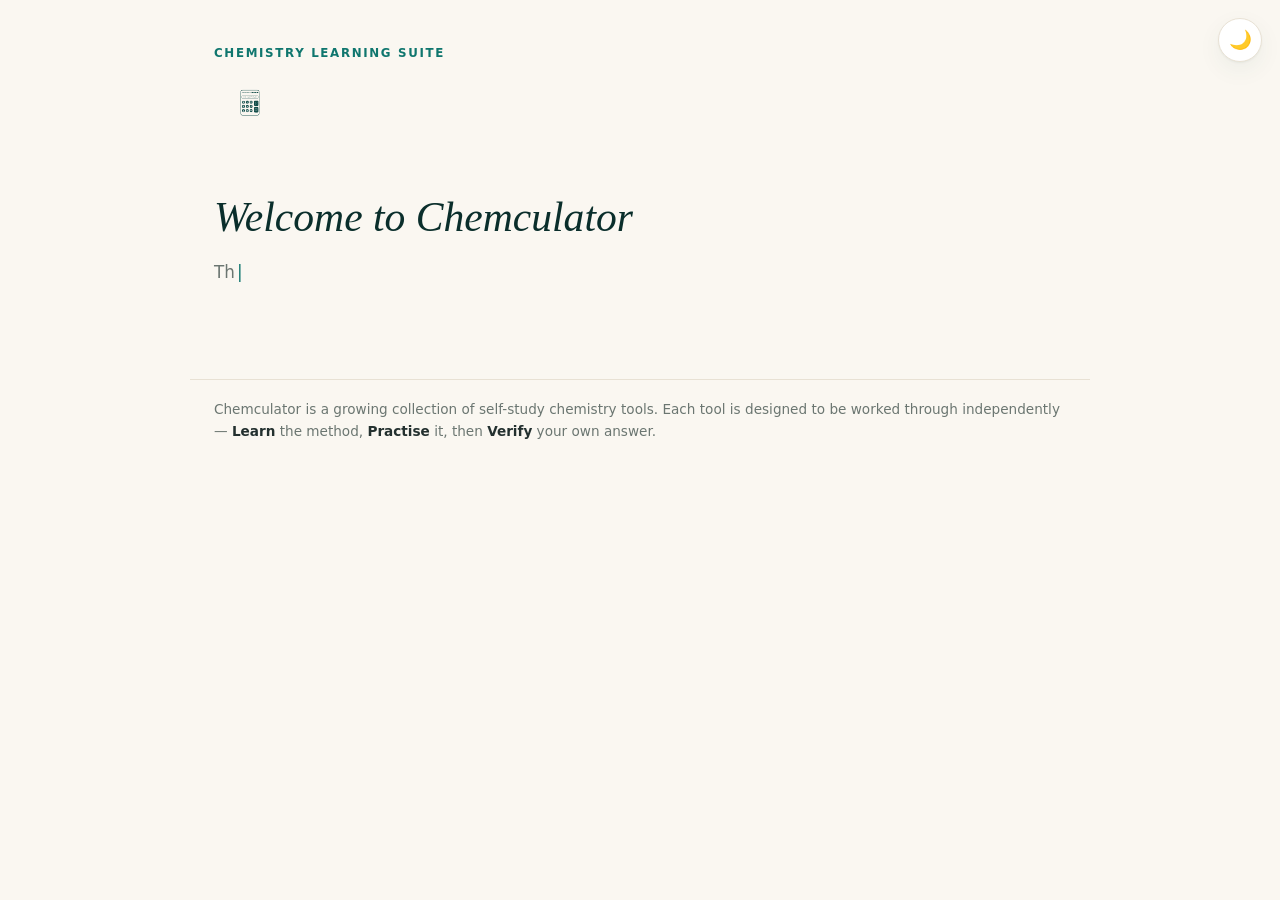
==== index.html @ f443c2a6 "Add files via upload Add welcome intro animation and theme-aware logo  Adds a typewriter welcome s" ====
<!DOCTYPE html>
<html lang="en">
<head>
<meta charset="UTF-8">
<meta name="viewport" content="width=device-width, initial-scale=1.0">
<title>Chemculator — Chemistry Learning Suite</title>
<meta name="description" content="Chemculator: a growing suite of interactive chemistry tools. Chemculate concentrations, limiting reactants, and more.">

<!-- Flash-free theme init: must run before first paint, before styles.css
     is even parsed, so returning visitors never see a light-mode flash
     before dark mode kicks in. Mirrors the pattern used in
     concentrationtrainer and stoichiomathics. -->
<script>
(function () {
  try {
    var saved = localStorage.getItem('theme');
    if (saved === 'dark') {
      document.documentElement.setAttribute('data-theme', 'dark');
    }
  } catch (e) { /* localStorage unavailable — fall back to light mode */ }
})();
</script>

<link rel="stylesheet" href="styles.css">
</head>
<body>

<button id="theme-toggle" class="theme-toggle" aria-label="Toggle dark mode" type="button">🌙</button>

<header class="site-header">
  <span class="eyebrow">Chemistry Learning Suite</span>
  <h1 class="site-title">
    <img src="logo-light.svg" alt="Chemculator" class="site-logo site-logo--light">
    <img src="logo-dark.svg" alt="Chemculator" class="site-logo site-logo--dark">
  </h1>
</header>

<main>
  <div id="intro" class="intro">
    <p class="intro-title" id="intro-title"></p>
    <p class="intro-subtitle" id="intro-subtitle"></p>
  </div>

  <div id="main-content" hidden>
    <p class="hero-lead anim-hero-in">Pick what you want to chemculate.</p>

    <div id="app-grid" class="choice-grid" aria-live="polite">
      <!-- Cards are rendered here by app.js from apps.json -->
      <p class="loading-note">Loading tools…</p>
    </div>
  </div>
</main>

<footer class="site-footer">
  Chemculator is a growing collection of self-study chemistry tools. Each tool
  is designed to be worked through independently — <b>Learn</b> the method,
  <b>Practise</b> it, then <b>Verify</b> your own answer.
</footer>

<script src="app.js"></script>
</body>
</html>
---- styles.css ----
/* =============================================================
   styles.css — Chemculator hub
   Built from the shared teal/amber/gold tokens common to both
   Concentration Trainer and Stoichiomathics, so the hub reads as
   a natural third member of the same design system rather than a
   separately-styled front door.
   ============================================================= */

:root {
  --teal-900: #134e4a;
  --teal-950: #0a2e2b;
  --teal-700: #0f766e;
  --teal-600: #0d9488;
  --teal-100: #cce9e5;
  --teal-50:  #eefaf8;

  --amber-600: #d97706;
  --amber-500: #f59e0b;
  --amber-100: #fdecc8;
  --gold: #b45309;

  --bg:    #faf7f1;
  --card:  #ffffff;
  --ink:   #23302f;
  --muted: #6b7671;
  --line:  #e8e1d4;

  --calc-bg:      #f6f2ea;
  --error-bg:     #fef2f2;
  --error-border: #fecaca;
  --error-text:   #b91c1c;

  --amber-panel-bg:     var(--amber-100);
  --amber-panel-border: var(--amber-500);
  --amber-panel-text:   #7c3a06;

  --shadow: 0 1px 2px rgba(19, 78, 74, .06), 0 8px 24px rgba(19, 78, 74, .06);
  --radius: 14px;

  --display: Georgia, "Times New Roman", serif;
  --body: system-ui, -apple-system, "Segoe UI", Roboto, sans-serif;
  --mono: "SFMono-Regular", ui-monospace, Menlo, Consolas, monospace;

  --ease-buttery: cubic-bezier(0.16, 1, 0.3, 1);

  color-scheme: light;
}

/* ---------- dark mode ---------- */
[data-theme="dark"] {
  --bg:    #0b1015;
  --card:  #131c24;
  --ink:   #e8eef4;
  --muted: #8a9aa8;
  --line:  #243240;

  --calc-bg:      #172230;
  --error-bg:     #2a1414;
  --error-border: #5a2a2a;
  --error-text:   #f4b4b4;

  --amber-panel-bg:     #2a230f;
  --amber-panel-border: #6b4a12;
  --amber-panel-text:   #f0c473;

  --teal-600: #2dd4bf;
  --teal-700: #2dd4bf;
  --teal-100: #2a6b63;

  --amber-500: #f5b942;
  --amber-600: #f5b942;
  --amber-100: #3a3220;
  --gold: #f5b942;

  --shadow: 0 18px 40px -20px rgba(0, 0, 0, .85);

  color-scheme: dark;
}

[data-theme="dark"] .site-title,
[data-theme="dark"] .choice-verb,
[data-theme="dark"] .hero-lead,
[data-theme="dark"] .intro-title { color: var(--ink); }
[data-theme="dark"] .btn--primary { color: #06231f; }
[data-theme="dark"] .back-link:hover { color: #7af2e4; }
[data-theme="dark"] .choice-card--teal { box-shadow: var(--shadow), 0 0 18px rgba(45, 212, 191, .28); }
[data-theme="dark"] .choice-card--teal:hover { box-shadow: 0 10px 30px rgba(19, 78, 74, .12), 0 0 32px rgba(45, 212, 191, .55); }
[data-theme="dark"] .choice-card--gold,
[data-theme="dark"] .choice-card--amber { box-shadow: var(--shadow), 0 0 18px rgba(245, 185, 66, .28); }
[data-theme="dark"] .choice-card--gold:hover,
[data-theme="dark"] .choice-card--amber:hover { box-shadow: 0 10px 30px rgba(19, 78, 74, .12), 0 0 32px rgba(245, 185, 66, .55); }

* { box-sizing: border-box; }

body {
  margin: 0;
  font-family: var(--body);
  color: var(--ink);
  background: var(--bg);
  line-height: 1.55;
  -webkit-font-smoothing: antialiased;
  transition: background .35s var(--ease-buttery), color .35s var(--ease-buttery);
}
[data-theme="dark"] body {
  background:
    radial-gradient(1200px 600px at 80% -10%, #14202b 0%, transparent 60%),
    radial-gradient(900px 500px at -10% 10%, #102219 0%, transparent 55%),
    var(--bg);
}

/* ---------- theme toggle ---------- */
.theme-toggle {
  position: fixed;
  top: 18px;
  right: 18px;
  z-index: 50;
  width: 44px;
  height: 44px;
  border-radius: 50%;
  border: 1px solid var(--line);
  background: var(--card);
  color: var(--ink);
  display: flex;
  align-items: center;
  justify-content: center;
  font-size: 1.15rem;
  line-height: 1;
  cursor: pointer;
  box-shadow: var(--shadow);
  transition: background .35s var(--ease-buttery), transform .2s var(--ease-buttery), box-shadow .3s var(--ease-buttery);
}
.theme-toggle:hover { transform: translateY(-2px); }
.theme-toggle:focus-visible { outline: 3px solid var(--amber-500); outline-offset: 2px; }

/* ---------- header / footer ---------- */
.site-header {
  max-width: 900px;
  margin: 0 auto;
  padding: 40px 24px 8px;
}
@media (max-width: 480px) { .site-header { padding-right: 64px; } }
.eyebrow {
  display: inline-block;
  font-size: .74rem;
  letter-spacing: .14em;
  text-transform: uppercase;
  color: var(--teal-700);
  font-weight: 600;
}
.site-title {
  font-family: var(--display);
  font-size: clamp(2.2rem, 7vw, 3.4rem);
  margin: 6px 0 0;
  color: var(--teal-900);
  letter-spacing: -.01em;
  display: flex;
  align-items: center;
}
.site-logo {
  display: block;
  height: 56px;
  width: auto;
}
.site-logo--dark { display: none; }
[data-theme="dark"] .site-logo--light { display: none; }
[data-theme="dark"] .site-logo--dark { display: block; }
.site-footer {
  max-width: 900px;
  margin: 56px auto 40px;
  padding: 0 24px;
  color: var(--muted);
  font-size: .85rem;
  line-height: 1.65;
  border-top: 1px solid var(--line);
  padding-top: 18px;
}
.site-footer b { color: var(--ink); }

main { max-width: 900px; margin: 0 auto; padding: 8px 24px 0; }

/* ---------- landing ---------- */
@keyframes fade { from { opacity: 0; transform: translateY(10px); } to { opacity: 1; transform: none; } }
@keyframes pan-in-right { from { opacity: 0; transform: translateX(56px); } to { opacity: 1; transform: none; } }
@keyframes grow-in { from { opacity: 0; transform: scale(.35); } to { opacity: 1; transform: scale(1); } }

.hero-lead {
  font-family: var(--display);
  font-size: clamp(1.8rem, 5.5vw, 2.6rem);
  color: var(--teal-950);
  margin: 28px 0 24px;
  font-style: italic;
}
.hero-lead.anim-hero-in { animation: pan-in-right .7s var(--ease-buttery) both; }

/* ---------- intro splash (typewriter welcome) ---------- */
[hidden] { display: none !important; }

.intro {
  min-height: 180px;
  display: flex;
  flex-direction: column;
  justify-content: center;
  padding: 12px 0 8px;
  transition: opacity .5s var(--ease-buttery), transform .5s var(--ease-buttery);
}
.intro.intro--fade-out { opacity: 0; transform: translateY(-10px); }

.intro-title {
  font-family: var(--display);
  font-size: clamp(1.8rem, 5.5vw, 2.6rem);
  color: var(--teal-950);
  margin: 0 0 10px;
  font-style: italic;
  min-height: 1.3em;
}
.intro-subtitle {
  font-family: var(--body);
  font-size: 1.05rem;
  color: var(--muted);
  margin: 0;
  min-height: 1.4em;
}
.typing-cursor::after {
  content: '|';
  margin-left: 2px;
  color: var(--teal-700);
  animation: blink-cursor .85s step-end infinite;
}
@keyframes blink-cursor { 0%, 100% { opacity: 1; } 50% { opacity: 0; } }

.loading-note { color: var(--muted); font-family: var(--display); font-style: italic; }

.choice-grid { display: grid; gap: 16px; grid-template-columns: repeat(2, 1fr); }
@media (max-width: 620px) { .choice-grid { grid-template-columns: 1fr; } }

.choice-card {
  text-align: left;
  text-decoration: none;
  cursor: pointer;
  border: 1px solid var(--teal-100);
  background: var(--card);
  border-radius: var(--radius);
  padding: 26px 24px;
  box-shadow: var(--shadow);
  display: flex; flex-direction: column; gap: 10px;
  transition: transform .3s var(--ease-buttery), box-shadow .3s var(--ease-buttery), border-color .3s var(--ease-buttery);
  border-left: 5px solid var(--teal-600);
  font-family: inherit;
  opacity: 0;
  animation: grow-in .55s var(--ease-buttery) both;
}
.choice-card--teal { border-left-color: var(--teal-600); border-color: var(--teal-100); }
.choice-card--gold,
.choice-card--amber { border-left-color: var(--gold); border-color: var(--amber-100); }
.choice-card:hover { transform: translateY(-3px); box-shadow: 0 10px 30px rgba(19, 78, 74, .12); }
.choice-card:active { transform: translateY(-1px) scale(.99); transition-duration: .12s; }

.choice-verb {
  font-family: var(--display);
  font-size: 1.4rem;
  color: var(--teal-900);
}
.choice-card--gold .choice-verb,
.choice-card--amber .choice-verb { color: var(--gold); }
.choice-desc { color: var(--muted); font-size: .95rem; font-family: var(--display); line-height: 1.5; }

.form-error {
  color: var(--error-text); font-size: .9rem;
  background: var(--error-bg); border: 1px solid var(--error-border);
  border-radius: 8px; padding: 10px 12px; grid-column: 1 / -1;
}

@media (prefers-reduced-motion: reduce) {
  *, .choice-card, .hero-lead, .intro, .typing-cursor::after { animation: none !important; transition: none !important; }
}
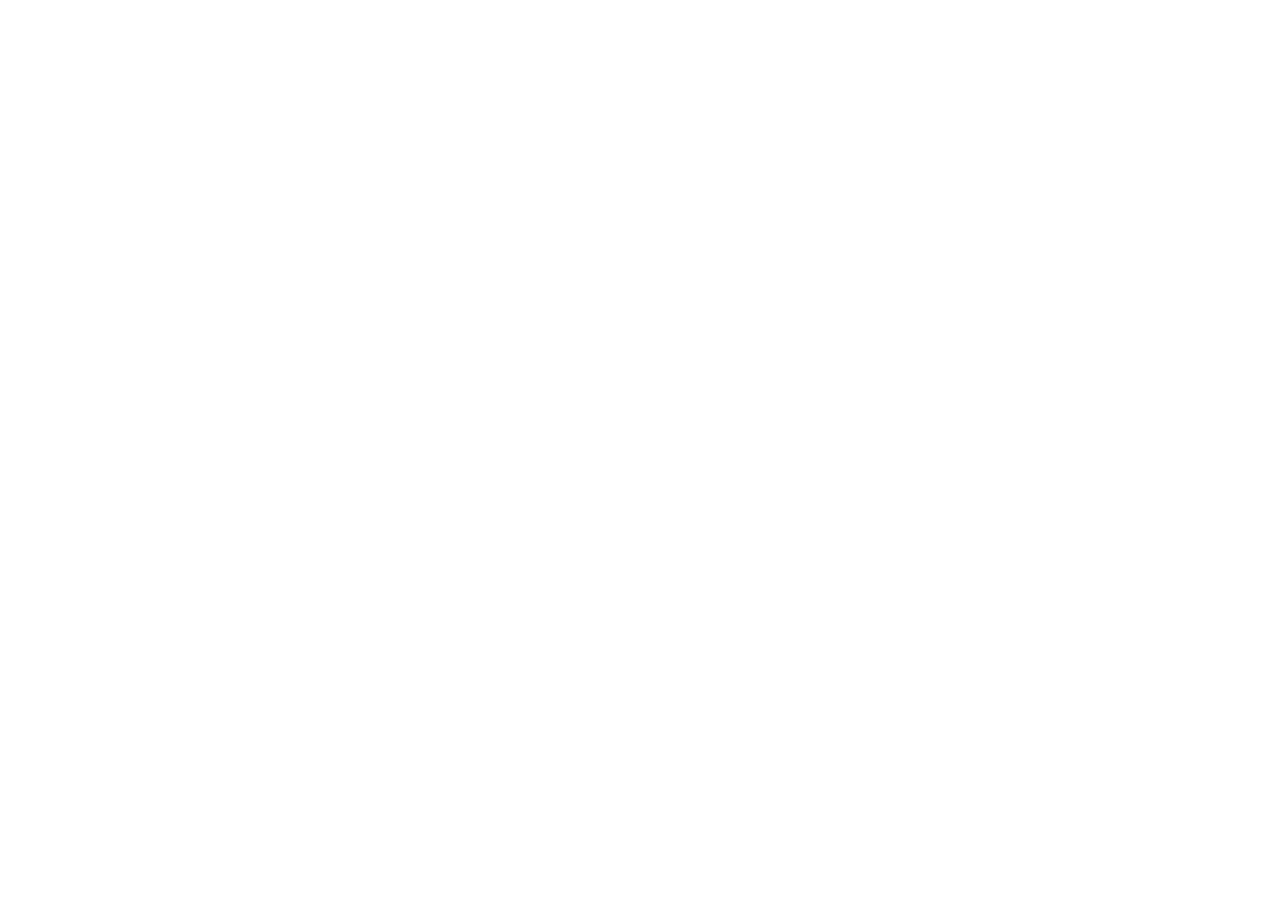
==== commit 453c82d3: "Update index.html Redirect hub to Netlify site  Replace index.html with a redirect page so visitor" ====
--- a/index.html
+++ b/index.html
@@ -2,61 +2,31 @@
 <html lang="en">
 <head>
 <meta charset="UTF-8">
-<meta name="viewport" content="width=device-width, initial-scale=1.0">
-<title>Chemculator — Chemistry Learning Suite</title>
-<meta name="description" content="Chemculator: a growing suite of interactive chemistry tools. Chemculate concentrations, limiting reactants, and more.">
-
-<!-- Flash-free theme init: must run before first paint, before styles.css
-     is even parsed, so returning visitors never see a light-mode flash
-     before dark mode kicks in. Mirrors the pattern used in
-     concentrationtrainer and stoichiomathics. -->
+<title>Redirecting…</title>
+<meta http-equiv="refresh" content="0; url=https://chemculator.netlify.app/">
+<link rel="canonical" href="https://chemculator.netlify.app/">
 <script>
-(function () {
-  try {
-    var saved = localStorage.getItem('theme');
-    if (saved === 'dark') {
-      document.documentElement.setAttribute('data-theme', 'dark');
-    }
-  } catch (e) { /* localStorage unavailable — fall back to light mode */ }
-})();
+  window.location.replace("https://chemculator.netlify.app/");
 </script>
-
-<link rel="stylesheet" href="styles.css">
+<style>
+  body {
+    font-family: system-ui, sans-serif;
+    display: flex;
+    align-items: center;
+    justify-content: center;
+    min-height: 100vh;
+    margin: 0;
+    background: #f7f5f0;
+    color: #1f2937;
+  }
+  .box { text-align: center; padding: 24px; }
+  a { color: #0d9488; font-weight: 600; }
+</style>
 </head>
 <body>
-
-<button id="theme-toggle" class="theme-toggle" aria-label="Toggle dark mode" type="button">🌙</button>
-
-<header class="site-header">
-  <span class="eyebrow">Chemistry Learning Suite</span>
-  <h1 class="site-title">
-    <img src="logo-light.svg" alt="Chemculator" class="site-logo site-logo--light">
-    <img src="logo-dark.svg" alt="Chemculator" class="site-logo site-logo--dark">
-  </h1>
-</header>
-
-<main>
-  <div id="intro" class="intro">
-    <p class="intro-title" id="intro-title"></p>
-    <p class="intro-subtitle" id="intro-subtitle"></p>
+  <div class="box">
+    <p>This page has moved.</p>
+    <p>Redirecting you to <a href="https://chemculator.netlify.app/">chemculator.netlify.app</a>…</p>
   </div>
-
-  <div id="main-content" hidden>
-    <p class="hero-lead anim-hero-in">Pick what you want to chemculate.</p>
-
-    <div id="app-grid" class="choice-grid" aria-live="polite">
-      <!-- Cards are rendered here by app.js from apps.json -->
-      <p class="loading-note">Loading tools…</p>
-    </div>
-  </div>
-</main>
-
-<footer class="site-footer">
-  Chemculator is a growing collection of self-study chemistry tools. Each tool
-  is designed to be worked through independently — <b>Learn</b> the method,
-  <b>Practise</b> it, then <b>Verify</b> your own answer.
-</footer>
-
-<script src="app.js"></script>
 </body>
 </html>
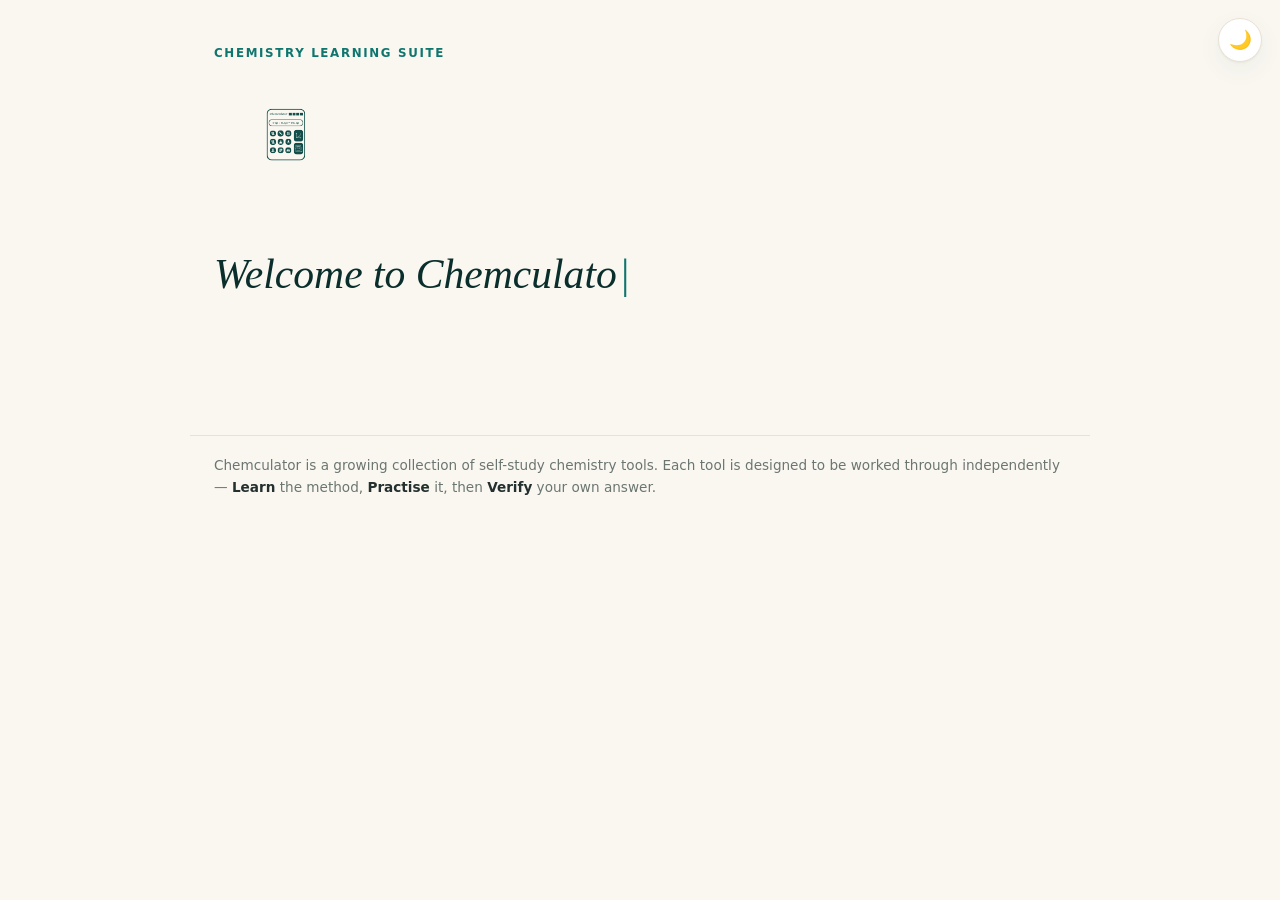
==== commit b73fb70c: "Update index.html Revert Netlify redirects, restore GitHub Pages routing  The hub, apps.json, and " ====
--- a/index.html
+++ b/index.html
@@ -2,31 +2,61 @@
 <html lang="en">
 <head>
 <meta charset="UTF-8">
-<title>Redirecting…</title>
-<meta http-equiv="refresh" content="0; url=https://chemculator.netlify.app/">
-<link rel="canonical" href="https://chemculator.netlify.app/">
+<meta name="viewport" content="width=device-width, initial-scale=1.0">
+<title>Chemculator — Chemistry Learning Suite</title>
+<meta name="description" content="Chemculator: a growing suite of interactive chemistry tools. Chemculate concentrations, limiting reactants, and more.">
+
+<!-- Flash-free theme init: must run before first paint, before styles.css
+     is even parsed, so returning visitors never see a light-mode flash
+     before dark mode kicks in. Mirrors the pattern used in
+     concentrationtrainer and stoichiomathics. -->
 <script>
-  window.location.replace("https://chemculator.netlify.app/");
+(function () {
+  try {
+    var saved = localStorage.getItem('theme');
+    if (saved === 'dark') {
+      document.documentElement.setAttribute('data-theme', 'dark');
+    }
+  } catch (e) { /* localStorage unavailable — fall back to light mode */ }
+})();
 </script>
-<style>
-  body {
-    font-family: system-ui, sans-serif;
-    display: flex;
-    align-items: center;
-    justify-content: center;
-    min-height: 100vh;
-    margin: 0;
-    background: #f7f5f0;
-    color: #1f2937;
-  }
-  .box { text-align: center; padding: 24px; }
-  a { color: #0d9488; font-weight: 600; }
-</style>
+
+<link rel="stylesheet" href="styles.css">
 </head>
 <body>
-  <div class="box">
-    <p>This page has moved.</p>
-    <p>Redirecting you to <a href="https://chemculator.netlify.app/">chemculator.netlify.app</a>…</p>
+
+<button id="theme-toggle" class="theme-toggle" aria-label="Toggle dark mode" type="button">🌙</button>
+
+<header class="site-header">
+  <span class="eyebrow">Chemistry Learning Suite</span>
+  <h1 class="site-title">
+    <img src="logo-light.svg" alt="Chemculator" class="site-logo site-logo--light">
+    <img src="logo-dark.svg" alt="Chemculator" class="site-logo site-logo--dark">
+  </h1>
+</header>
+
+<main>
+  <div id="intro" class="intro">
+    <p class="intro-title" id="intro-title"></p>
+    <p class="intro-subtitle" id="intro-subtitle"></p>
   </div>
+
+  <div id="main-content" hidden>
+    <p class="hero-lead anim-hero-in">Pick what you want to chemculate.</p>
+
+    <div id="app-grid" class="choice-grid" aria-live="polite">
+      <!-- Cards are rendered here by app.js from apps.json -->
+      <p class="loading-note">Loading tools…</p>
+    </div>
+  </div>
+</main>
+
+<footer class="site-footer">
+  Chemculator is a growing collection of self-study chemistry tools. Each tool
+  is designed to be worked through independently — <b>Learn</b> the method,
+  <b>Practise</b> it, then <b>Verify</b> your own answer.
+</footer>
+
+<script src="app.js"></script>
 </body>
 </html>
--- a/styles.css
+++ b/styles.css
@@ -0,0 +1,285 @@
+/* =============================================================
+   styles.css — Chemculator hub
+   Built from the shared teal/amber/gold tokens common to both
+   Concentration Trainer and Stoichiomathics, so the hub reads as
+   a natural third member of the same design system rather than a
+   separately-styled front door.
+   ============================================================= */
+
+:root {
+  --teal-900: #134e4a;
+  --teal-950: #0a2e2b;
+  --teal-700: #0f766e;
+  --teal-600: #0d9488;
+  --teal-100: #cce9e5;
+  --teal-50:  #eefaf8;
+
+  --amber-600: #d97706;
+  --amber-500: #f59e0b;
+  --amber-100: #fdecc8;
+  --gold: #b45309;
+
+  --lilac-600: #7c3aed;
+  --lilac-100: #ede9fe;
+
+  --bg:    #faf7f1;
+  --card:  #ffffff;
+  --ink:   #23302f;
+  --muted: #6b7671;
+  --line:  #e8e1d4;
+
+  --calc-bg:      #f6f2ea;
+  --error-bg:     #fef2f2;
+  --error-border: #fecaca;
+  --error-text:   #b91c1c;
+
+  --amber-panel-bg:     var(--amber-100);
+  --amber-panel-border: var(--amber-500);
+  --amber-panel-text:   #7c3a06;
+
+  --shadow: 0 1px 2px rgba(19, 78, 74, .06), 0 8px 24px rgba(19, 78, 74, .06);
+  --radius: 14px;
+
+  --display: Georgia, "Times New Roman", serif;
+  --body: system-ui, -apple-system, "Segoe UI", Roboto, sans-serif;
+  --mono: "SFMono-Regular", ui-monospace, Menlo, Consolas, monospace;
+
+  --ease-buttery: cubic-bezier(0.16, 1, 0.3, 1);
+
+  color-scheme: light;
+}
+
+/* ---------- dark mode ---------- */
+[data-theme="dark"] {
+  --bg:    #0b1015;
+  --card:  #131c24;
+  --ink:   #e8eef4;
+  --muted: #8a9aa8;
+  --line:  #243240;
+
+  --calc-bg:      #172230;
+  --error-bg:     #2a1414;
+  --error-border: #5a2a2a;
+  --error-text:   #f4b4b4;
+
+  --amber-panel-bg:     #2a230f;
+  --amber-panel-border: #6b4a12;
+  --amber-panel-text:   #f0c473;
+
+  --teal-600: #2dd4bf;
+  --teal-700: #2dd4bf;
+  --teal-100: #2a6b63;
+
+  --amber-500: #f5b942;
+  --amber-600: #f5b942;
+  --amber-100: #3a3220;
+  --gold: #f5b942;
+
+  --lilac-600: #a78bfa;
+  --lilac-100: #3b2e63;
+
+  --shadow: 0 18px 40px -20px rgba(0, 0, 0, .85);
+
+  color-scheme: dark;
+}
+
+[data-theme="dark"] .site-title,
+[data-theme="dark"] .choice-verb,
+[data-theme="dark"] .hero-lead,
+[data-theme="dark"] .intro-title { color: var(--ink); }
+[data-theme="dark"] .btn--primary { color: #06231f; }
+[data-theme="dark"] .back-link:hover { color: #7af2e4; }
+[data-theme="dark"] .choice-card--teal { box-shadow: var(--shadow), 0 0 18px rgba(45, 212, 191, .28); }
+[data-theme="dark"] .choice-card--teal:hover { box-shadow: 0 10px 30px rgba(19, 78, 74, .12), 0 0 32px rgba(45, 212, 191, .55); }
+[data-theme="dark"] .choice-card--gold,
+[data-theme="dark"] .choice-card--amber { box-shadow: var(--shadow), 0 0 18px rgba(245, 185, 66, .28); }
+[data-theme="dark"] .choice-card--gold:hover,
+[data-theme="dark"] .choice-card--amber:hover { box-shadow: 0 10px 30px rgba(19, 78, 74, .12), 0 0 32px rgba(245, 185, 66, .55); }
+[data-theme="dark"] .choice-card--lilac { box-shadow: var(--shadow), 0 0 18px rgba(167, 139, 250, .28); }
+[data-theme="dark"] .choice-card--lilac:hover { box-shadow: 0 10px 30px rgba(19, 78, 74, .12), 0 0 32px rgba(167, 139, 250, .6); }
+
+* { box-sizing: border-box; }
+
+body {
+  margin: 0;
+  font-family: var(--body);
+  color: var(--ink);
+  background: var(--bg);
+  line-height: 1.55;
+  -webkit-font-smoothing: antialiased;
+  transition: background .35s var(--ease-buttery), color .35s var(--ease-buttery);
+}
+[data-theme="dark"] body {
+  background:
+    radial-gradient(1200px 600px at 80% -10%, #14202b 0%, transparent 60%),
+    radial-gradient(900px 500px at -10% 10%, #102219 0%, transparent 55%),
+    var(--bg);
+}
+
+/* ---------- theme toggle ---------- */
+.theme-toggle {
+  position: fixed;
+  top: 18px;
+  right: 18px;
+  z-index: 50;
+  width: 44px;
+  height: 44px;
+  border-radius: 50%;
+  border: 1px solid var(--line);
+  background: var(--card);
+  color: var(--ink);
+  display: flex;
+  align-items: center;
+  justify-content: center;
+  font-size: 1.15rem;
+  line-height: 1;
+  cursor: pointer;
+  box-shadow: var(--shadow);
+  transition: background .35s var(--ease-buttery), transform .2s var(--ease-buttery), box-shadow .3s var(--ease-buttery);
+}
+.theme-toggle:hover { transform: translateY(-2px); }
+.theme-toggle:focus-visible { outline: 3px solid var(--amber-500); outline-offset: 2px; }
+
+/* ---------- header / footer ---------- */
+.site-header {
+  max-width: 900px;
+  margin: 0 auto;
+  padding: 40px 24px 8px;
+}
+@media (max-width: 480px) { .site-header { padding-right: 64px; } }
+.eyebrow {
+  display: inline-block;
+  font-size: .74rem;
+  letter-spacing: .14em;
+  text-transform: uppercase;
+  color: var(--teal-700);
+  font-weight: 600;
+}
+.site-title {
+  font-family: var(--display);
+  font-size: clamp(2.2rem, 7vw, 3.4rem);
+  margin: 6px 0 0;
+  color: var(--teal-900);
+  letter-spacing: -.01em;
+  display: flex;
+  align-items: center;
+}
+.site-logo {
+  display: block;
+  height: 112px;
+  width: auto;
+}
+.site-logo--dark { display: none; }
+[data-theme="dark"] .site-logo--light { display: none; }
+[data-theme="dark"] .site-logo--dark { display: block; }
+.site-footer {
+  max-width: 900px;
+  margin: 56px auto 40px;
+  padding: 0 24px;
+  color: var(--muted);
+  font-size: .85rem;
+  line-height: 1.65;
+  border-top: 1px solid var(--line);
+  padding-top: 18px;
+}
+.site-footer b { color: var(--ink); }
+
+main { max-width: 900px; margin: 0 auto; padding: 8px 24px 0; }
+
+/* ---------- landing ---------- */
+@keyframes fade { from { opacity: 0; transform: translateY(10px); } to { opacity: 1; transform: none; } }
+@keyframes pan-in-right { from { opacity: 0; transform: translateX(56px); } to { opacity: 1; transform: none; } }
+@keyframes grow-in { from { opacity: 0; transform: scale(.35); } to { opacity: 1; transform: scale(1); } }
+
+.hero-lead {
+  font-family: var(--display);
+  font-size: clamp(1.8rem, 5.5vw, 2.6rem);
+  color: var(--teal-950);
+  margin: 28px 0 24px;
+  font-style: italic;
+}
+.hero-lead.anim-hero-in { animation: pan-in-right .7s var(--ease-buttery) both; }
+
+/* ---------- intro splash (typewriter welcome) ---------- */
+[hidden] { display: none !important; }
+
+.intro {
+  min-height: 180px;
+  display: flex;
+  flex-direction: column;
+  justify-content: center;
+  padding: 12px 0 8px;
+  transition: opacity .5s var(--ease-buttery), transform .5s var(--ease-buttery);
+}
+.intro.intro--fade-out { opacity: 0; transform: translateY(-10px); }
+
+.intro-title {
+  font-family: var(--display);
+  font-size: clamp(1.8rem, 5.5vw, 2.6rem);
+  color: var(--teal-950);
+  margin: 0 0 10px;
+  font-style: italic;
+  min-height: 1.3em;
+}
+.intro-subtitle {
+  font-family: var(--body);
+  font-size: 1.05rem;
+  color: var(--muted);
+  margin: 0;
+  min-height: 1.4em;
+}
+.typing-cursor::after {
+  content: '|';
+  margin-left: 2px;
+  color: var(--teal-700);
+  animation: blink-cursor .85s step-end infinite;
+}
+@keyframes blink-cursor { 0%, 100% { opacity: 1; } 50% { opacity: 0; } }
+
+.loading-note { color: var(--muted); font-family: var(--display); font-style: italic; }
+
+.choice-grid { display: grid; gap: 16px; grid-template-columns: repeat(2, 1fr); }
+@media (max-width: 620px) { .choice-grid { grid-template-columns: 1fr; } }
+
+.choice-card {
+  text-align: left;
+  text-decoration: none;
+  cursor: pointer;
+  border: 1px solid var(--teal-100);
+  background: var(--card);
+  border-radius: var(--radius);
+  padding: 26px 24px;
+  box-shadow: var(--shadow);
+  display: flex; flex-direction: column; gap: 10px;
+  transition: transform .3s var(--ease-buttery), box-shadow .3s var(--ease-buttery), border-color .3s var(--ease-buttery);
+  border-left: 5px solid var(--teal-600);
+  font-family: inherit;
+  opacity: 0;
+  animation: grow-in .55s var(--ease-buttery) both;
+}
+.choice-card--teal { border-left-color: var(--teal-600); border-color: var(--teal-100); }
+.choice-card--gold,
+.choice-card--amber { border-left-color: var(--gold); border-color: var(--amber-100); }
+.choice-card--lilac { border-left-color: var(--lilac-600); border-color: var(--lilac-100); }
+.choice-card:hover { transform: translateY(-3px); box-shadow: 0 10px 30px rgba(19, 78, 74, .12); }
+.choice-card:active { transform: translateY(-1px) scale(.99); transition-duration: .12s; }
+
+.choice-verb {
+  font-family: var(--display);
+  font-size: 1.4rem;
+  color: var(--teal-900);
+}
+.choice-card--gold .choice-verb,
+.choice-card--amber .choice-verb { color: var(--gold); }
+.choice-card--lilac .choice-verb { color: var(--lilac-600); }
+.choice-desc { color: var(--muted); font-size: .95rem; font-family: var(--display); line-height: 1.5; }
+
+.form-error {
+  color: var(--error-text); font-size: .9rem;
+  background: var(--error-bg); border: 1px solid var(--error-border);
+  border-radius: 8px; padding: 10px 12px; grid-column: 1 / -1;
+}
+
+@media (prefers-reduced-motion: reduce) {
+  *, .choice-card, .hero-lead, .intro, .typing-cursor::after { animation: none !important; transition: none !important; }
+}
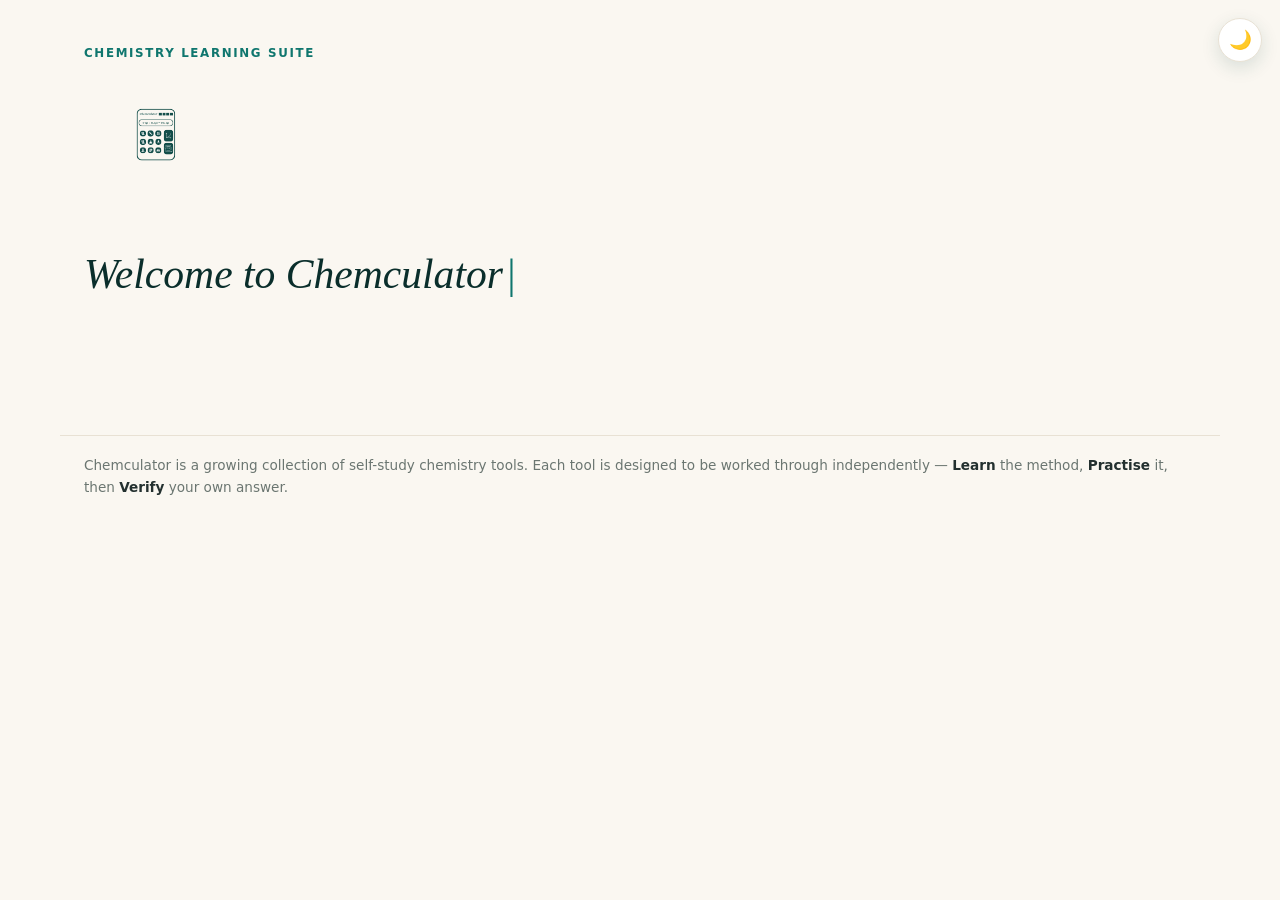
==== commit 8f1a08cf: "Restyle hub cards as flip-style signature cards with shared theme tokens Co-Authored-By: Claude Sonn" ====
--- a/index.html
+++ b/index.html
@@ -44,7 +44,7 @@
   <div id="main-content" hidden>
     <p class="hero-lead anim-hero-in">Pick what you want to chemculate.</p>
 
-    <div id="app-grid" class="choice-grid" aria-live="polite">
+    <div id="app-grid" class="sig-grid" aria-live="polite">
       <!-- Cards are rendered here by app.js from apps.json -->
       <p class="loading-note">Loading tools…</p>
     </div>
--- a/styles.css
+++ b/styles.css
@@ -1,9 +1,12 @@
 /* =============================================================
    styles.css — Chemculator hub
-   Built from the shared teal/amber/gold tokens common to both
-   Concentration Trainer and Stoichiomathics, so the hub reads as
-   a natural third member of the same design system rather than a
-   separately-styled front door.
+   Built from the shared Chemculator design spec (v1): the tokens,
+   shapes and "signature card" below are the contract that the hub
+   and both Chemulator simulators (emission, titration) share.
+   The signature card (.sig-card) is derived from the Uiverse card:
+   flat saturated fill, chunky 10px -> 15px radius, big soft shadow,
+   springy scale(1.2) on hover, and a bold front face that collapses
+   while a second face rotates in.
    ============================================================= */
 
 :root {
@@ -37,8 +40,23 @@
   --amber-panel-border: var(--amber-500);
   --amber-panel-text:   #7c3a06;
 
-  --shadow: 0 1px 2px rgba(19, 78, 74, .06), 0 8px 24px rgba(19, 78, 74, .06);
-  --radius: 14px;
+  --shadow: 0 6px 18px rgba(19, 78, 74, .14);
+  --radius: 14px;        /* panels / cards */
+  --radius-sm: 10px;     /* buttons / inputs */
+  --radius-pill: 999px;
+
+  /* focus ring: gold, 3px (see :focus-visible rules) */
+  --ring: var(--gold);
+
+  /* signature card (spec component A) */
+  --sig-radius: 10px;
+  --sig-radius-hover: 15px;
+  --sig-scale: 1.2;
+  --sig-dur: .4s;
+  --sig-spring: cubic-bezier(0.34, 1.56, 0.64, 1);   /* springy overshoot, transform only */
+  --sig-shadow-hover: 0 0 10px 5px rgba(0, 0, 0, .35);
+
+  --page-max: 1160px;    /* header / main / footer; wide enough for 5 cards in a row */
 
   --display: Georgia, "Times New Roman", serif;
   --body: system-ui, -apple-system, "Segoe UI", Roboto, sans-serif;
@@ -84,19 +102,8 @@
 }
 
 [data-theme="dark"] .site-title,
-[data-theme="dark"] .choice-verb,
 [data-theme="dark"] .hero-lead,
 [data-theme="dark"] .intro-title { color: var(--ink); }
-[data-theme="dark"] .btn--primary { color: #06231f; }
-[data-theme="dark"] .back-link:hover { color: #7af2e4; }
-[data-theme="dark"] .choice-card--teal { box-shadow: var(--shadow), 0 0 18px rgba(45, 212, 191, .28); }
-[data-theme="dark"] .choice-card--teal:hover { box-shadow: 0 10px 30px rgba(19, 78, 74, .12), 0 0 32px rgba(45, 212, 191, .55); }
-[data-theme="dark"] .choice-card--gold,
-[data-theme="dark"] .choice-card--amber { box-shadow: var(--shadow), 0 0 18px rgba(245, 185, 66, .28); }
-[data-theme="dark"] .choice-card--gold:hover,
-[data-theme="dark"] .choice-card--amber:hover { box-shadow: 0 10px 30px rgba(19, 78, 74, .12), 0 0 32px rgba(245, 185, 66, .55); }
-[data-theme="dark"] .choice-card--lilac { box-shadow: var(--shadow), 0 0 18px rgba(167, 139, 250, .28); }
-[data-theme="dark"] .choice-card--lilac:hover { box-shadow: 0 10px 30px rgba(19, 78, 74, .12), 0 0 32px rgba(167, 139, 250, .6); }
 
 * { box-sizing: border-box; }
 
@@ -114,6 +121,9 @@
     radial-gradient(1200px 600px at 80% -10%, #14202b 0%, transparent 60%),
     radial-gradient(900px 500px at -10% 10%, #102219 0%, transparent 55%),
     var(--bg);
+  /* short pages: don't tile the gradients below the content */
+  background-repeat: no-repeat;
+  background-attachment: fixed;
 }
 
 /* ---------- theme toggle ---------- */
@@ -138,11 +148,11 @@
   transition: background .35s var(--ease-buttery), transform .2s var(--ease-buttery), box-shadow .3s var(--ease-buttery);
 }
 .theme-toggle:hover { transform: translateY(-2px); }
-.theme-toggle:focus-visible { outline: 3px solid var(--amber-500); outline-offset: 2px; }
+.theme-toggle:focus-visible { outline: 3px solid var(--ring); outline-offset: 2px; }
 
 /* ---------- header / footer ---------- */
 .site-header {
-  max-width: 900px;
+  max-width: var(--page-max);
   margin: 0 auto;
   padding: 40px 24px 8px;
 }
@@ -173,7 +183,7 @@
 [data-theme="dark"] .site-logo--light { display: none; }
 [data-theme="dark"] .site-logo--dark { display: block; }
 .site-footer {
-  max-width: 900px;
+  max-width: var(--page-max);
   margin: 56px auto 40px;
   padding: 0 24px;
   color: var(--muted);
@@ -184,7 +194,7 @@
 }
 .site-footer b { color: var(--ink); }
 
-main { max-width: 900px; margin: 0 auto; padding: 8px 24px 0; }
+main { max-width: var(--page-max); margin: 0 auto; padding: 8px 24px 0; }
 
 /* ---------- landing ---------- */
 @keyframes fade { from { opacity: 0; transform: translateY(10px); } to { opacity: 1; transform: none; } }
@@ -238,48 +248,200 @@
 
 .loading-note { color: var(--muted); font-family: var(--display); font-style: italic; }
 
-.choice-grid { display: grid; gap: 16px; grid-template-columns: repeat(2, 1fr); }
-@media (max-width: 620px) { .choice-grid { grid-template-columns: 1fr; } }
-
-.choice-card {
+/* =============================================================
+   Signature card  (.sig-card > .sig-front + .sig-back)
+   Spec component A. Derived from the Uiverse card:
+     - flat saturated fill, 10px radius -> 15px on hover
+     - big soft shadow, hover lifts + scale(1.2), springy
+     - bold (900) front face fades and collapses while the back
+       face grows in, rotating from rotate(90deg) scale(-1) to 0
+   Accents: teal | gold | lilac (rest fill, hover fill, ink on fill).
+   Every ink/fill pair is >= 4.5:1 (checked, see --sig-ink-hover).
+   ============================================================= */
+
+/* grid: >= 28px gaps so a scale(1.2) card never touches a neighbour */
+.sig-grid {
+  display: grid;
+  grid-template-columns: repeat(auto-fit, minmax(190px, 1fr));
+  gap: 36px 32px;
+  padding: 14px 0 28px;
+}
+@media (max-width: 560px) { .sig-grid { gap: 16px; padding-top: 4px; } }
+
+/* ---- accents (tokens) ---- */
+.sig-card--teal  { --sig-rest: #67e1ff; --sig-hover: #6797ff; --sig-ink: #06232b; --sig-ink-hover: #06232b; --sig-glow: 43 184 217; }
+.sig-card--gold  { --sig-rest: #ffd36b; --sig-hover: #ff9f5a; --sig-ink: #2b1a02; --sig-ink-hover: #2b1a02; --sig-glow: 232 178 61; }
+.sig-card--lilac { --sig-rest: #c9b8ff; --sig-hover: #9d86ff; --sig-ink: #140a33; --sig-ink-hover: #140a33; --sig-glow: 142 120 224; }
+
+[data-theme="dark"] .sig-card--teal  { --sig-rest: #2bb8d9; --sig-hover: #4f7df0; --sig-ink: #06232b; --sig-ink-hover: #020c10; }
+[data-theme="dark"] .sig-card--gold  { --sig-rest: #e8b23d; --sig-hover: #e8843f; --sig-ink: #2b1a02; --sig-ink-hover: #2b1a02; }
+[data-theme="dark"] .sig-card--lilac { --sig-rest: #8e78e0; --sig-hover: #7058d6; --sig-ink: #140a33; --sig-ink-hover: #ffffff; }
+
+/* ---- base = static, fully readable layout (touch, narrow, reduced motion) ---- */
+.sig-card {
+  position: relative;
+  z-index: 0;
+  display: flex;
+  flex-direction: column;
+  justify-content: center;
+  gap: 10px;
+  padding: 22px 20px;
+  border-radius: var(--sig-radius);
+  background-color: var(--sig-rest);
+  color: var(--sig-ink);
+  box-shadow: var(--shadow);
   text-align: left;
   text-decoration: none;
   cursor: pointer;
-  border: 1px solid var(--teal-100);
-  background: var(--card);
-  border-radius: var(--radius);
-  padding: 26px 24px;
-  box-shadow: var(--shadow);
-  display: flex; flex-direction: column; gap: 10px;
-  transition: transform .3s var(--ease-buttery), box-shadow .3s var(--ease-buttery), border-color .3s var(--ease-buttery);
-  border-left: 5px solid var(--teal-600);
-  font-family: inherit;
-  opacity: 0;
-  animation: grow-in .55s var(--ease-buttery) both;
-}
-.choice-card--teal { border-left-color: var(--teal-600); border-color: var(--teal-100); }
-.choice-card--gold,
-.choice-card--amber { border-left-color: var(--gold); border-color: var(--amber-100); }
-.choice-card--lilac { border-left-color: var(--lilac-600); border-color: var(--lilac-100); }
-.choice-card:hover { transform: translateY(-3px); box-shadow: 0 10px 30px rgba(19, 78, 74, .12); }
-.choice-card:active { transform: translateY(-1px) scale(.99); transition-duration: .12s; }
-
-.choice-verb {
+  -webkit-tap-highlight-color: transparent;
+  transition: background-color var(--sig-dur) ease, color var(--sig-dur) ease,
+              border-radius var(--sig-dur) ease, box-shadow var(--sig-dur) ease,
+              transform var(--sig-dur) var(--sig-spring);
+  animation: grow-in .55s var(--ease-buttery) backwards;   /* backwards: release the transform afterwards so hover works */
+}
+[data-theme="dark"] .sig-card {
+  box-shadow: var(--shadow), 0 0 18px rgb(var(--sig-glow) / .28);
+}
+
+.sig-front,
+.sig-back { display: block; min-width: 0; }
+
+.sig-front {
   font-family: var(--display);
-  font-size: 1.4rem;
-  color: var(--teal-900);
-}
-.choice-card--gold .choice-verb,
-.choice-card--amber .choice-verb { color: var(--gold); }
-.choice-card--lilac .choice-verb { color: var(--lilac-600); }
-.choice-desc { color: var(--muted); font-size: .95rem; font-family: var(--display); line-height: 1.5; }
+  font-weight: 900;
+  font-size: 1.35rem;
+  line-height: 1.12;
+  letter-spacing: -.01em;
+  overflow-wrap: break-word;
+}
+.sig-back {
+  font-family: var(--body);
+  font-size: .95rem;
+  line-height: 1.4;
+  text-wrap: pretty;
+}
+
+.sig-card:focus-visible {
+  outline: 3px solid var(--ring);
+  outline-offset: 4px;
+  z-index: 5;
+  background-color: var(--sig-hover);
+  color: var(--sig-ink-hover);
+  border-radius: var(--sig-radius-hover);
+  box-shadow: var(--sig-shadow-hover);
+}
+[data-theme="dark"] .sig-card:focus-visible {
+  box-shadow: var(--shadow), var(--sig-shadow-hover), 0 0 32px rgb(var(--sig-glow) / .55);
+}
+
+@media (hover: hover) {
+  .sig-card:not(.sig-card--disabled):hover {
+    z-index: 5;
+    background-color: var(--sig-hover);
+    color: var(--sig-ink-hover);
+    border-radius: var(--sig-radius-hover);
+    box-shadow: var(--sig-shadow-hover);
+  }
+  [data-theme="dark"] .sig-card:not(.sig-card--disabled):hover {
+    box-shadow: var(--shadow), var(--sig-shadow-hover), 0 0 32px rgb(var(--sig-glow) / .55);
+  }
+}
+@media (prefers-reduced-motion: no-preference) {
+  .sig-card:not(.sig-card--disabled):active { transform: scale(.97); transition-duration: .12s; }
+}
+
+/* ---- coming soon: keeps the badge, shows both faces, never hoverable ---- */
+.sig-card--disabled {
+  cursor: not-allowed;
+  opacity: .55;
+  pointer-events: none;
+}
+.sig-badge {
+  align-self: flex-start;
+  margin-top: 4px;
+  font-family: var(--body);
+  font-size: .72rem;
+  font-weight: 700;
+  text-transform: uppercase;
+  letter-spacing: .06em;
+  color: var(--sig-rest);
+  background: var(--sig-ink);
+  border-radius: var(--radius-pill);
+  padding: 3px 10px;
+}
+
+/* =============================================================
+   Flip mode: real hover + a motion-OK user + room for 190px cards.
+   Anything else (touch, narrow phone, reduced motion) keeps the
+   static layout above, so the description is never hidden.
+   ============================================================= */
+@media (hover: hover) and (min-width: 561px) and (prefers-reduced-motion: no-preference) {
+  .sig-card:not(.sig-card--disabled) {
+    aspect-ratio: 3 / 4;                 /* ~190 x 254 like the Uiverse card */
+    display: grid;
+    grid-template-rows: 1fr 0fr;         /* front fills; back collapsed */
+    gap: 0;
+    padding: 0;
+    overflow: hidden;
+    container-type: inline-size;         /* faces size their text from the card width (cqw) */
+    transition: background-color var(--sig-dur) ease, color var(--sig-dur) ease,
+                border-radius var(--sig-dur) ease, box-shadow var(--sig-dur) ease,
+                grid-template-rows var(--sig-dur) ease,
+                transform var(--sig-dur) var(--sig-spring),
+                z-index 0s linear var(--sig-dur);          /* stay on top while shrinking back */
+  }
+
+  .sig-card:not(.sig-card--disabled) .sig-front,
+  .sig-card:not(.sig-card--disabled) .sig-back {
+    min-height: 0;
+    overflow: hidden;
+    display: flex;
+    align-items: center;
+    justify-content: center;
+    text-align: center;
+    border-radius: var(--sig-radius-hover);
+    padding-inline: 14px;
+    transition: opacity var(--sig-dur) ease, font-size var(--sig-dur) ease,
+                transform var(--sig-dur) ease, padding var(--sig-dur) ease;
+  }
+
+  .sig-card:not(.sig-card--disabled) .sig-front {
+    font-size: clamp(1.05rem, 10cqw, 1.8rem);
+    opacity: 1;
+  }
+  .sig-card:not(.sig-card--disabled) .sig-back {
+    font-size: 0;
+    opacity: 0;
+    padding-block: 0;
+    transform: rotate(90deg) scale(-1);
+  }
+
+  .sig-card:not(.sig-card--disabled):hover,
+  .sig-card:not(.sig-card--disabled):focus-visible {
+    grid-template-rows: 0fr 1fr;
+    transform: scale(var(--sig-scale));
+    z-index: 5;
+    transition-delay: 0s, 0s, 0s, 0s, 0s, 0s, 0s;
+  }
+  .sig-card:not(.sig-card--disabled):hover .sig-front,
+  .sig-card:not(.sig-card--disabled):focus-visible .sig-front {
+    opacity: 0;
+  }
+  .sig-card:not(.sig-card--disabled):hover .sig-back,
+  .sig-card:not(.sig-card--disabled):focus-visible .sig-back {
+    opacity: 1;
+    font-size: clamp(.92rem, 8cqw, 1.12rem);
+    padding-block: 12px;
+    transform: rotate(0deg) scale(1);
+  }
+}
 
 .form-error {
   color: var(--error-text); font-size: .9rem;
   background: var(--error-bg); border: 1px solid var(--error-border);
-  border-radius: 8px; padding: 10px 12px; grid-column: 1 / -1;
+  border-radius: var(--radius-sm); padding: 10px 12px; grid-column: 1 / -1;
 }
 
 @media (prefers-reduced-motion: reduce) {
-  *, .choice-card, .hero-lead, .intro, .typing-cursor::after { animation: none !important; transition: none !important; }
-}
+  *, .hero-lead, .intro, .typing-cursor::after { animation: none !important; transition: none !important; }
+}
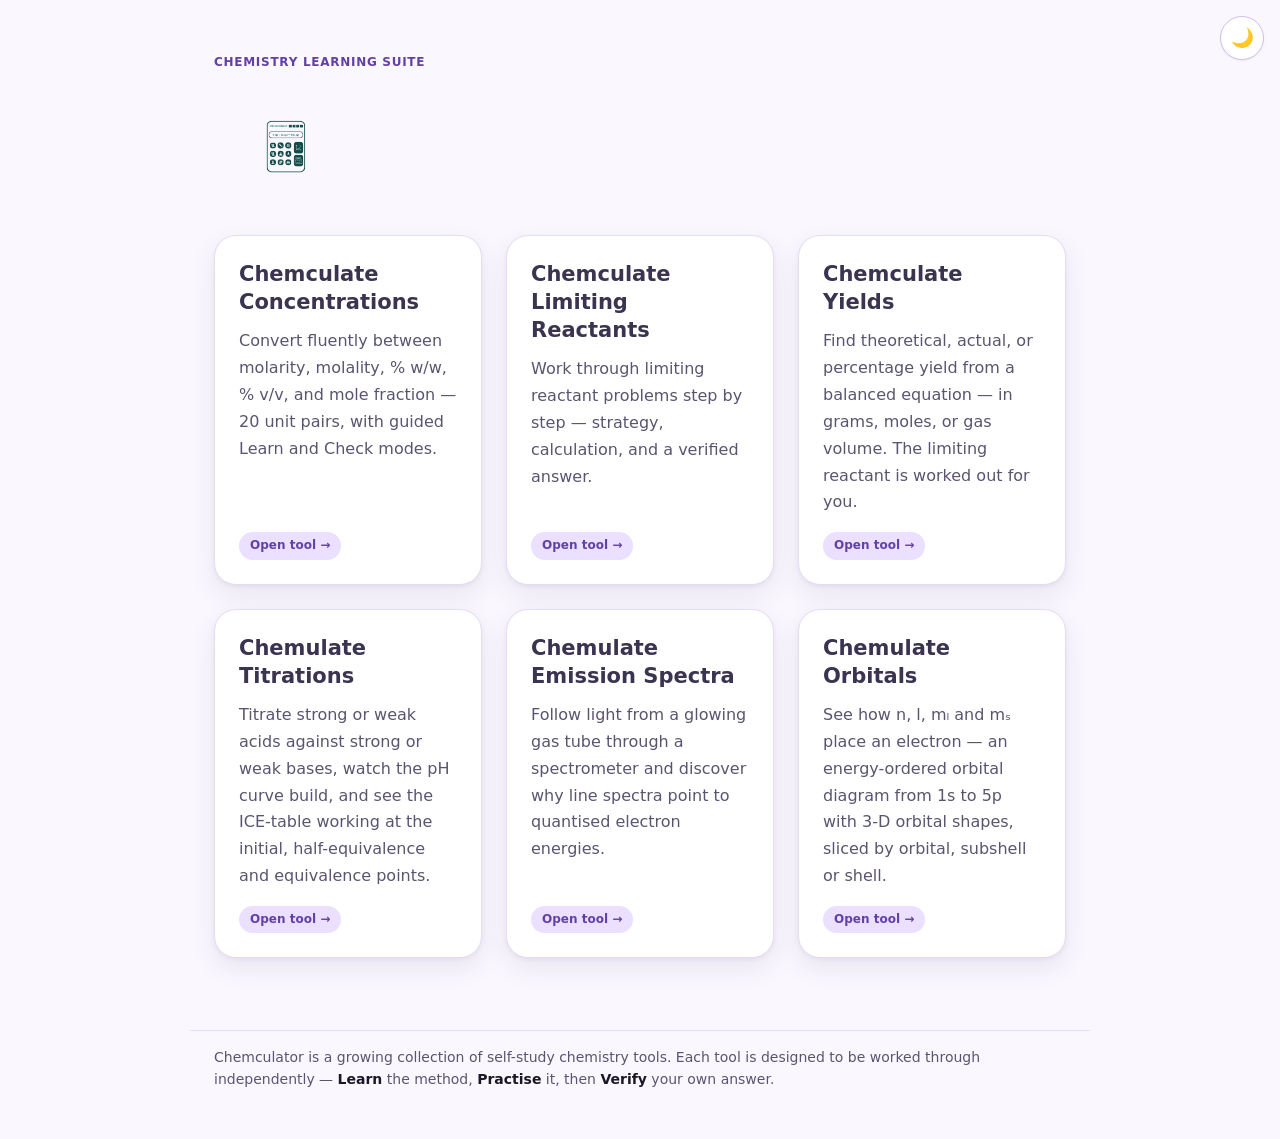
==== commit 410461a9: "Retheme landing page and yield calculator to Lavender + Willow Drop the welcome intro so app cards s" ====
--- a/index.html
+++ b/index.html
@@ -6,26 +6,17 @@
 <title>Chemculator — Chemistry Learning Suite</title>
 <meta name="description" content="Chemculator: a growing suite of interactive chemistry tools. Chemculate concentrations, limiting reactants, and more.">
 
-<!-- Flash-free theme init: must run before first paint, before styles.css
-     is even parsed, so returning visitors never see a light-mode flash
-     before dark mode kicks in. Mirrors the pattern used in
-     concentrationtrainer and stoichiomathics. -->
+<!-- Flash-free theme init (identical across the suite): runs before first paint. -->
 <script>
-(function () {
-  try {
-    var saved = localStorage.getItem('theme');
-    if (saved === 'dark') {
-      document.documentElement.setAttribute('data-theme', 'dark');
-    }
-  } catch (e) { /* localStorage unavailable — fall back to light mode */ }
-})();
+try{var s=localStorage.getItem('theme'); if(s==='dark'||s==='light') document.documentElement.setAttribute('data-theme', s);}catch(e){}
 </script>
 
+<link rel="stylesheet" href="design-system.css">
 <link rel="stylesheet" href="styles.css">
 </head>
 <body>
 
-<button id="theme-toggle" class="theme-toggle" aria-label="Toggle dark mode" type="button">🌙</button>
+<button id="theme-toggle" class="theme-toggle" aria-label="Switch to dark mode" type="button">🌙</button>
 
 <header class="site-header">
   <span class="eyebrow">Chemistry Learning Suite</span>
@@ -36,18 +27,8 @@
 </header>
 
 <main>
-  <div id="intro" class="intro">
-    <p class="intro-title" id="intro-title"></p>
-    <p class="intro-subtitle" id="intro-subtitle"></p>
-  </div>
-
-  <div id="main-content" hidden>
-    <p class="hero-lead anim-hero-in">Pick what you want to chemculate.</p>
-
-    <div id="app-grid" class="sig-grid" aria-live="polite">
-      <!-- Cards are rendered here by app.js from apps.json -->
-      <p class="loading-note">Loading tools…</p>
-    </div>
+  <div id="app-grid" class="card-grid" aria-live="polite">
+    <!-- Cards are rendered here by app.js (from apps.json, with an embedded fallback) -->
   </div>
 </main>
 
--- a/design-system.css
+++ b/design-system.css
@@ -0,0 +1,366 @@
+/* =============================================================
+   design-system.css — Lavender + Willow design system
+   Portable token layer. Two source palettes:
+     Lavender Veil → Lavender Purple  (primary / brand / interactive)
+     Frosted Mint  → Willow Green     (secondary / positive / confirm)
+
+   The five swatches in each source palette are all tints: none of
+   them reaches 4.5:1 against white, so they are used as SURFACES
+   and FILLS. Text and action colours are the derived 600–900 steps
+   below. Every pairing marked ✓ was checked against WCAG 2.1 AA.
+   ============================================================= */
+
+:root {
+  /* ---------- lavender ramp (50–400 are the source swatches) ---------- */
+  --lav-50:  #ebe0ff;  /* Lavender Veil     */
+  --lav-100: #dac7ff;  /* Periwinkle        */
+  --lav-200: #c7adff;  /* Mauve             */
+  --lav-300: #ac8bee;  /* Soft Periwinkle   */
+  --lav-400: #916dd5;  /* Lavender Purple   */
+  --lav-500: #7a52c4;  /* derived — smallest fill that holds white text ✓ 5.48 */
+  --lav-600: #6340a6;  /* derived — text / links on white ✓ 7.46 */
+  --lav-700: #4a2e7e;  /* derived — headings ✓ 10.59 */
+  --lav-900: #2e1b52;  /* derived — deep surface, dark-mode base */
+
+  /* ---------- willow ramp (50–400 are the source swatches) ---------- */
+  --grn-50:  #e4fde1;  /* Frosted Mint (light) */
+  --grn-100: #d5f5d2;  /* Frosted Mint        */
+  --grn-200: #c6edc3;  /* Tea Green           */
+  --grn-300: #a7dca5;  /* Celadon             */
+  --grn-400: #90cf8e;  /* Willow Green        */
+  --grn-500: #6fb86d;  /* derived — fill, pairs with ink not white */
+  --grn-600: #4f9a50;  /* derived — icons / large text only (3.46) */
+  --grn-700: #356e38;  /* derived — text & solid buttons ✓ 6.11 */
+  --grn-900: #1e3f22;  /* derived — deep surface */
+
+  /* ---------- neutrals (warmed toward lavender, not pure grey) ---------- */
+  --ink:   #1c1725;   /* body text ✓ 17.5 on white  */
+  --ink-2: #3b3450;   /* subheads ✓ 11.7            */
+  --muted: #5b5470;   /* secondary text ✓ 7.1       */
+  --faint: #8a7fa8;   /* placeholders, 3.7 — never body copy */
+  --line:  #e5dcf5;
+  --line-strong: #cdbfe8;
+
+  /* ---------- surfaces ---------- */
+  --bg:      #faf7ff;
+  --bg-tint: #f6f2ff;
+  --card:    #ffffff;
+  --card-2:  var(--lav-50);
+  --overlay: rgba(46, 27, 82, .48);
+
+  /* ---------- semantic roles ---------- */
+  --primary:        var(--lav-500);
+  --primary-hover:  var(--lav-600);
+  --primary-ink:    #ffffff;
+  --primary-soft:   var(--lav-50);
+  --primary-soft-ink: var(--lav-600);   /* ✓ 5.91 on --lav-50 */
+
+  --accent:         var(--grn-700);
+  --accent-hover:   var(--grn-900);
+  --accent-ink:     #ffffff;
+  --accent-soft:    var(--grn-50);
+  --accent-soft-ink: var(--grn-700);    /* ✓ 5.65 on --grn-50 */
+
+  --success:      var(--grn-700);
+  --success-soft: var(--grn-50);
+  --danger:       #b4304a;              /* ✓ 6.07 both directions */
+  --danger-soft:  #fdeef1;
+  --warn:         #b8721f;              /* fill only — pair with --ink, not white */
+  --warn-ink:     #7a4a0f;
+  --warn-soft:    #fdf3e3;
+
+  --focus-ring: 0 0 0 3px rgba(122, 82, 196, .38);
+
+  /* ---------- elevation: lavender-tinted, never neutral grey ---------- */
+  --shadow-1: 0 1px 2px rgba(46, 27, 82, .07);
+  --shadow-2: 0 2px 4px rgba(46, 27, 82, .06), 0 10px 28px rgba(46, 27, 82, .08);
+  --shadow-3: 0 8px 20px rgba(46, 27, 82, .10), 0 24px 60px rgba(46, 27, 82, .12);
+
+  /* ---------- shape ---------- */
+  --r-sm: 8px;
+  --r-md: 14px;
+  --r-lg: 22px;
+  --r-pill: 999px;
+
+  /* ---------- 4px spacing scale ---------- */
+  --sp-1: 4px;  --sp-2: 8px;  --sp-3: 12px; --sp-4: 16px;
+  --sp-5: 24px; --sp-6: 32px; --sp-7: 48px; --sp-8: 64px;
+
+  /* =============================================================
+     TYPE — professional, plainly readable, zero network dependency.
+
+     Three voices, no webfonts: the app must render identically on a
+     school machine with no connection. Softness comes from the letterform
+     itself, not a filter on top of it — so the stacks lead with genuinely
+     rounded, humanist-terminal system faces (Candara, Calibri, and on
+     Apple platforms the `ui-rounded` generic, which resolves to SF Pro
+     Rounded) before falling back to Segoe UI / the platform UI face,
+     where the same softening comes instead from lighter tracking, a
+     touch more line-height, and weights that never lean on 700 for
+     ordinary hierarchy.
+
+     Georgia was dropped: it is readable but reads bookish, and its
+     small numerals fight the calculation lines this app is built on.
+     ============================================================= */
+
+  /* headings and any type ≥ 20px — Candara's flared, calligraphic
+     strokes read considerably softer than Segoe UI's cut corners */
+  --font-display: Candara, "ui-rounded", "Segoe UI Variable Display",
+                  Calibri, "Segoe UI", -apple-system, system-ui, Roboto,
+                  "Helvetica Neue", Arial, sans-serif;
+  /* body, labels, controls — everything below 20px. Calibri's rounded
+     terminals and open apertures keep small text friendly, not clinical */
+  --font-body: Calibri, "ui-rounded", "Segoe UI Variable Text",
+               "Segoe UI", -apple-system, system-ui, Roboto,
+               "Helvetica Neue", Arial, sans-serif;
+  /* the second voice, and it earns its keep: quantities, units,
+     equations, anything that must align in a column. Consolas over
+     Cascadia here too — its curves are noticeably rounder */
+  --font-mono: Consolas, "Cascadia Mono", "SFMono-Regular", ui-monospace,
+               Menlo, "JetBrains Mono", monospace;
+
+  /* weights — one step apart, capped at 600: nothing needs 700 to read
+     as a heading once the letterform itself is doing the work */
+  --w-normal: 400;
+  --w-medium: 500;
+  --w-semi:   600;
+  --w-bold:   600;
+
+  /* line heights: a little looser throughout than a technical system
+     would use — tight leading is part of what reads "hard" */
+  --lh-display: 1.22;
+  --lh-heading: 1.34;
+  --lh-body:    1.68;   /* generous — this is a page students read slowly */
+  --lh-tight:   1.45;
+
+  /* measure: never let running text run wider than this */
+  --measure: 66ch;
+  --measure-narrow: 46ch;
+
+  /* scale — 1.0rem base, ~1.22 ratio, deliberately shallow so nothing
+     shouts and every step stays distinguishable */
+  --fs-display: clamp(1.875rem, 1.55rem + 1.5vw, 2.375rem);
+  --fs-h1:      clamp(1.5rem, 1.35rem + .75vw, 1.75rem);
+  --fs-h2:      1.3125rem;
+  --fs-h3:      1.0625rem;
+  --fs-body:    1rem;       /* 16px floor — never smaller for prose */
+  --fs-small:   0.875rem;
+  --fs-label:   0.75rem;
+  --fs-micro:   0.6875rem;  /* units and footnotes only, never sentences */
+
+  /* composed shorthands: font: var(--t-h2) */
+  --t-display: var(--w-semi) var(--fs-display)/var(--lh-display) var(--font-display);
+  --t-h1:      var(--w-semi) var(--fs-h1)/var(--lh-heading) var(--font-display);
+  --t-h2:      var(--w-semi) var(--fs-h2)/var(--lh-heading) var(--font-display);
+  --t-h3:      var(--w-semi) var(--fs-h3)/var(--lh-tight) var(--font-body);
+  --t-body:    var(--w-normal) var(--fs-body)/var(--lh-body) var(--font-body);
+  --t-body-strong: var(--w-semi) var(--fs-body)/var(--lh-body) var(--font-body);
+  --t-small:   var(--w-normal) var(--fs-small)/1.55 var(--font-body);
+  --t-label:   var(--w-bold) var(--fs-label)/var(--lh-tight) var(--font-body);
+  --t-mono:    var(--w-normal) var(--fs-small)/var(--lh-tight) var(--font-mono);
+  --t-quantity: var(--w-medium) var(--fs-body)/var(--lh-tight) var(--font-mono);
+
+  /* tracking: near-neutral, not tightened — negative tracking is what
+     makes a headline feel engineered instead of written */
+  --tr-display: -0.006em;
+  --tr-heading: 0em;
+  --tr-body:    0em;
+  --tr-label:   0.06em;   /* uppercase labels still need a little air */
+
+  --ease: cubic-bezier(0.16, 1, 0.3, 1);
+  --dur-fast: 120ms;
+  --dur: 220ms;
+  --dur-slow: 420ms;
+}
+
+/* =============================================================
+   dark mode — the ramps invert roles: tints become the ink,
+   the 900 step becomes the room. Same token names throughout.
+   ============================================================= */
+[data-theme="dark"] {
+  --ink:   #ebe0ff;   /* ✓ 14.8 on --bg */
+  --ink-2: #dac7ff;
+  --muted: #a79fc0;   /* ✓ 7.4 */
+  --faint: #7c7496;
+  --line:  #2a2140;
+  --line-strong: #3d3157;
+
+  --bg:      #151021;
+  --bg-tint: #1d1630;
+  --card:    #1d1630;
+  --card-2:  #2a2140;
+  --overlay: rgba(10, 6, 20, .66);
+
+  --primary:        var(--lav-300);
+  --primary-hover:  var(--lav-200);
+  --primary-ink:    #1c1725;          /* dark text on a light lavender fill */
+  --primary-soft:   #2a2140;
+  --primary-soft-ink: var(--lav-100); /* ✓ 9.8 */
+
+  --accent:         var(--grn-300);
+  --accent-hover:   var(--grn-200);
+  --accent-ink:     #10240f;
+  --accent-soft:    #1f3320;
+  --accent-soft-ink: var(--grn-200);
+
+  --success:      var(--grn-300);
+  --success-soft: #1f3320;
+  --danger:       #f0a3b0;
+  --danger-soft:  #3a1a22;
+  --warn:         #f0c274;
+  --warn-ink:     #f0c274;
+  --warn-soft:    #33260f;
+
+  --focus-ring: 0 0 0 3px rgba(172, 139, 238, .45);
+
+  --shadow-1: 0 1px 2px rgba(0, 0, 0, .5);
+  --shadow-2: 0 2px 4px rgba(0, 0, 0, .4), 0 10px 28px rgba(0, 0, 0, .45);
+  --shadow-3: 0 8px 20px rgba(0, 0, 0, .5), 0 24px 60px rgba(0, 0, 0, .55);
+}
+
+/* Follow the OS when no explicit choice has been stored. */
+@media (prefers-color-scheme: dark) {
+  :root:not([data-theme="light"]) {
+    color-scheme: dark;
+    --ink: #ebe0ff; --ink-2: #dac7ff; --muted: #a79fc0; --faint: #7c7496;
+    --line: #2a2140; --line-strong: #3d3157;
+    --bg: #151021; --bg-tint: #1d1630; --card: #1d1630; --card-2: #2a2140;
+    --overlay: rgba(10, 6, 20, .66);
+    --primary: var(--lav-300); --primary-hover: var(--lav-200);
+    --primary-ink: #1c1725; --primary-soft: #2a2140; --primary-soft-ink: var(--lav-100);
+    --accent: var(--grn-300); --accent-hover: var(--grn-200);
+    --accent-ink: #10240f; --accent-soft: #1f3320; --accent-soft-ink: var(--grn-200);
+    --success: var(--grn-300); --success-soft: #1f3320;
+    --danger: #f0a3b0; --danger-soft: #3a1a22;
+    --warn: #f0c274; --warn-ink: #f0c274; --warn-soft: #33260f;
+    --focus-ring: 0 0 0 3px rgba(172, 139, 238, .45);
+    --shadow-1: 0 1px 2px rgba(0,0,0,.5);
+    --shadow-2: 0 2px 4px rgba(0,0,0,.4), 0 10px 28px rgba(0,0,0,.45);
+    --shadow-3: 0 8px 20px rgba(0,0,0,.5), 0 24px 60px rgba(0,0,0,.55);
+  }
+}
+
+/* =============================================================
+   component primitives — thin, opt-in, all token-driven
+   ============================================================= */
+
+/* ---------- base type wiring ----------
+   These apply the tokens above so headings, running text, and
+   quantities look right by default, not only inside .ds-* wrappers. */
+h1, h2, h3, h4 { margin: 0; text-wrap: balance; color: var(--ink-2); }
+h1 { font: var(--t-display); letter-spacing: var(--tr-display); }
+h2 { font: var(--t-h1); letter-spacing: var(--tr-heading); }
+h3 { font: var(--t-h2); letter-spacing: var(--tr-heading); }
+h4 { font: var(--t-h3); }
+
+p, li { font: var(--t-body); color: var(--ink); max-width: var(--measure); }
+p.lede { font: var(--w-normal) 1.125rem/var(--lh-body) var(--font-body); color: var(--muted); }
+
+small, .ds-caption { font: var(--t-small); color: var(--muted); }
+
+.ds-eyebrow, .ds-label-inline {
+  font: var(--t-label);
+  text-transform: uppercase;
+  letter-spacing: var(--tr-label);
+  color: var(--muted);
+}
+
+/* quantities, units, calc lines — tabular figures so columns line up */
+.ds-quantity, code, kbd, samp {
+  font: var(--t-quantity);
+  font-variant-numeric: tabular-nums;
+}
+
+.ds-card {
+  background: var(--card);
+  border: 1px solid var(--line);
+  border-radius: var(--r-lg);
+  padding: var(--sp-5);
+  box-shadow: var(--shadow-2);
+}
+
+.ds-btn {
+  font: var(--t-small);
+  font-weight: 600;
+  display: inline-flex;
+  align-items: center;
+  gap: var(--sp-2);
+  padding: 10px 18px;
+  border-radius: var(--r-pill);
+  border: 1px solid transparent;
+  cursor: pointer;
+  transition: background var(--dur) var(--ease), transform var(--dur) var(--ease),
+              box-shadow var(--dur) var(--ease), color var(--dur) var(--ease);
+}
+.ds-btn:focus-visible { outline: none; box-shadow: var(--focus-ring); }
+.ds-btn:active { transform: translateY(1px); }
+.ds-btn[disabled] { opacity: .5; cursor: not-allowed; transform: none; }
+
+.ds-btn--primary   { background: var(--primary); color: var(--primary-ink); }
+.ds-btn--primary:hover:not([disabled])   { background: var(--primary-hover); }
+
+.ds-btn--accent    { background: var(--accent); color: var(--accent-ink); }
+.ds-btn--accent:hover:not([disabled])    { background: var(--accent-hover); }
+
+.ds-btn--soft      { background: var(--primary-soft); color: var(--primary-soft-ink); }
+.ds-btn--soft:hover:not([disabled])      { background: var(--lav-100); }
+
+.ds-btn--ghost     { background: transparent; color: var(--primary-soft-ink);
+                     border-color: var(--line-strong); }
+.ds-btn--ghost:hover:not([disabled])     { background: var(--bg-tint); }
+
+.ds-btn--danger    { background: var(--danger); color: #fff; }
+
+.ds-label {
+  font: var(--t-label);
+  font-weight: 700;
+  text-transform: uppercase;
+  letter-spacing: .08em;
+  color: var(--muted);
+}
+
+.ds-field {
+  font: var(--t-body);
+  width: 100%;
+  padding: 10px 14px;
+  color: var(--ink);
+  background: var(--card);
+  border: 1px solid var(--line-strong);
+  border-radius: var(--r-md);
+  transition: border-color var(--dur) var(--ease), box-shadow var(--dur) var(--ease);
+}
+.ds-field::placeholder { color: var(--faint); }
+.ds-field:focus { outline: none; border-color: var(--primary); box-shadow: var(--focus-ring); }
+.ds-field[aria-invalid="true"] { border-color: var(--danger); }
+
+.ds-chip {
+  font: var(--t-label);
+  font-weight: 600;
+  display: inline-flex;
+  align-items: center;
+  gap: 6px;
+  padding: 5px 11px;
+  border-radius: var(--r-pill);
+  background: var(--primary-soft);
+  color: var(--primary-soft-ink);
+}
+.ds-chip--accent  { background: var(--accent-soft); color: var(--accent-soft-ink); }
+.ds-chip--danger  { background: var(--danger-soft); color: var(--danger); }
+.ds-chip--warn    { background: var(--warn-soft);   color: var(--warn-ink); }
+
+/* Callouts get a 3px leading edge in the role colour — the one place
+   the saturated 400-step swatches carry meaning on their own. */
+.ds-note {
+  border-left: 3px solid var(--primary);
+  background: var(--primary-soft);
+  color: var(--ink);
+  border-radius: 0 var(--r-md) var(--r-md) 0;
+  padding: var(--sp-3) var(--sp-4);
+}
+.ds-note--accent { border-left-color: var(--accent); background: var(--accent-soft); }
+.ds-note--danger { border-left-color: var(--danger); background: var(--danger-soft); }
+.ds-note--warn   { border-left-color: var(--warn);   background: var(--warn-soft); }
+
+@media (prefers-reduced-motion: reduce) {
+  * { animation-duration: .01ms !important; transition-duration: .01ms !important; }
+}
--- a/styles.css
+++ b/styles.css
@@ -1,447 +1,140 @@
 /* =============================================================
-   styles.css — Chemculator hub
-   Built from the shared Chemculator design spec (v1): the tokens,
-   shapes and "signature card" below are the contract that the hub
-   and both Chemulator simulators (emission, titration) share.
-   The signature card (.sig-card) is derived from the Uiverse card:
-   flat saturated fill, chunky 10px -> 15px radius, big soft shadow,
-   springy scale(1.2) on hover, and a bold front face that collapses
-   while a second face rotates in.
+   styles.css - Chemculator hub
+   Maps the hub's components onto the Lavender + Willow tokens in
+   design-system.css (linked first). No colour values live here.
    ============================================================= */
-
-:root {
-  --teal-900: #134e4a;
-  --teal-950: #0a2e2b;
-  --teal-700: #0f766e;
-  --teal-600: #0d9488;
-  --teal-100: #cce9e5;
-  --teal-50:  #eefaf8;
-
-  --amber-600: #d97706;
-  --amber-500: #f59e0b;
-  --amber-100: #fdecc8;
-  --gold: #b45309;
-
-  --lilac-600: #7c3aed;
-  --lilac-100: #ede9fe;
-
-  --bg:    #faf7f1;
-  --card:  #ffffff;
-  --ink:   #23302f;
-  --muted: #6b7671;
-  --line:  #e8e1d4;
-
-  --calc-bg:      #f6f2ea;
-  --error-bg:     #fef2f2;
-  --error-border: #fecaca;
-  --error-text:   #b91c1c;
-
-  --amber-panel-bg:     var(--amber-100);
-  --amber-panel-border: var(--amber-500);
-  --amber-panel-text:   #7c3a06;
-
-  --shadow: 0 6px 18px rgba(19, 78, 74, .14);
-  --radius: 14px;        /* panels / cards */
-  --radius-sm: 10px;     /* buttons / inputs */
-  --radius-pill: 999px;
-
-  /* focus ring: gold, 3px (see :focus-visible rules) */
-  --ring: var(--gold);
-
-  /* signature card (spec component A) */
-  --sig-radius: 10px;
-  --sig-radius-hover: 15px;
-  --sig-scale: 1.2;
-  --sig-dur: .4s;
-  --sig-spring: cubic-bezier(0.34, 1.56, 0.64, 1);   /* springy overshoot, transform only */
-  --sig-shadow-hover: 0 0 10px 5px rgba(0, 0, 0, .35);
-
-  --page-max: 1160px;    /* header / main / footer; wide enough for 5 cards in a row */
-
-  --display: Georgia, "Times New Roman", serif;
-  --body: system-ui, -apple-system, "Segoe UI", Roboto, sans-serif;
-  --mono: "SFMono-Regular", ui-monospace, Menlo, Consolas, monospace;
-
-  --ease-buttery: cubic-bezier(0.16, 1, 0.3, 1);
-
-  color-scheme: light;
-}
-
-/* ---------- dark mode ---------- */
-[data-theme="dark"] {
-  --bg:    #0b1015;
-  --card:  #131c24;
-  --ink:   #e8eef4;
-  --muted: #8a9aa8;
-  --line:  #243240;
-
-  --calc-bg:      #172230;
-  --error-bg:     #2a1414;
-  --error-border: #5a2a2a;
-  --error-text:   #f4b4b4;
-
-  --amber-panel-bg:     #2a230f;
-  --amber-panel-border: #6b4a12;
-  --amber-panel-text:   #f0c473;
-
-  --teal-600: #2dd4bf;
-  --teal-700: #2dd4bf;
-  --teal-100: #2a6b63;
-
-  --amber-500: #f5b942;
-  --amber-600: #f5b942;
-  --amber-100: #3a3220;
-  --gold: #f5b942;
-
-  --lilac-600: #a78bfa;
-  --lilac-100: #3b2e63;
-
-  --shadow: 0 18px 40px -20px rgba(0, 0, 0, .85);
-
-  color-scheme: dark;
-}
-
-[data-theme="dark"] .site-title,
-[data-theme="dark"] .hero-lead,
-[data-theme="dark"] .intro-title { color: var(--ink); }
 
 * { box-sizing: border-box; }
 
+html { color-scheme: light; }
+:root[data-theme="dark"] { color-scheme: dark; }
+@media (prefers-color-scheme: dark) {
+  :root:not([data-theme="light"]) { color-scheme: dark; }
+}
+
 body {
   margin: 0;
-  font-family: var(--body);
+  font: var(--t-body);
   color: var(--ink);
   background: var(--bg);
-  line-height: 1.55;
   -webkit-font-smoothing: antialiased;
-  transition: background .35s var(--ease-buttery), color .35s var(--ease-buttery);
-}
-[data-theme="dark"] body {
-  background:
-    radial-gradient(1200px 600px at 80% -10%, #14202b 0%, transparent 60%),
-    radial-gradient(900px 500px at -10% 10%, #102219 0%, transparent 55%),
-    var(--bg);
-  /* short pages: don't tile the gradients below the content */
-  background-repeat: no-repeat;
-  background-attachment: fixed;
+  transition: background var(--dur) var(--ease), color var(--dur) var(--ease);
 }
 
-/* ---------- theme toggle ---------- */
+:focus-visible { outline: none; box-shadow: var(--focus-ring); }
+
+/* ---------------- theme toggle ---------------- */
 .theme-toggle {
   position: fixed;
-  top: 18px;
-  right: 18px;
+  top: var(--sp-4);
+  right: var(--sp-4);
   z-index: 50;
   width: 44px;
   height: 44px;
-  border-radius: 50%;
-  border: 1px solid var(--line);
-  background: var(--card);
-  color: var(--ink);
   display: flex;
   align-items: center;
   justify-content: center;
+  border-radius: var(--r-pill);
+  border: 1px solid var(--line-strong);
+  background: var(--card);
+  color: var(--ink);
   font-size: 1.15rem;
   line-height: 1;
   cursor: pointer;
-  box-shadow: var(--shadow);
-  transition: background .35s var(--ease-buttery), transform .2s var(--ease-buttery), box-shadow .3s var(--ease-buttery);
+  box-shadow: var(--shadow-1);
+  transition: background var(--dur) var(--ease), transform var(--dur) var(--ease),
+              box-shadow var(--dur) var(--ease), border-color var(--dur) var(--ease);
 }
-.theme-toggle:hover { transform: translateY(-2px); }
-.theme-toggle:focus-visible { outline: 3px solid var(--ring); outline-offset: 2px; }
+.theme-toggle:hover { background: var(--primary-soft); border-color: var(--primary); transform: translateY(-1px); }
+.theme-toggle:focus-visible { box-shadow: var(--focus-ring); }
 
-/* ---------- header / footer ---------- */
-.site-header {
-  max-width: var(--page-max);
-  margin: 0 auto;
-  padding: 40px 24px 8px;
-}
-@media (max-width: 480px) { .site-header { padding-right: 64px; } }
+/* ---------------- header / footer ---------------- */
+.site-header { max-width: 900px; margin: 0 auto; padding: var(--sp-7) var(--sp-5) var(--sp-2); }
 .eyebrow {
   display: inline-block;
-  font-size: .74rem;
-  letter-spacing: .14em;
+  font: var(--t-label);
   text-transform: uppercase;
-  color: var(--teal-700);
-  font-weight: 600;
+  letter-spacing: var(--tr-label);
+  color: var(--primary-soft-ink);
+  margin: 0;
 }
-.site-title {
-  font-family: var(--display);
-  font-size: clamp(2.2rem, 7vw, 3.4rem);
-  margin: 6px 0 0;
-  color: var(--teal-900);
-  letter-spacing: -.01em;
-  display: flex;
-  align-items: center;
+.site-title { margin: var(--sp-2) 0 0; display: flex; align-items: center; }
+.site-logo { display: block; height: 112px; max-width: 100%; width: auto; }
+.site-logo--dark { display: none; }
+:root[data-theme="dark"] .site-logo--light { display: none; }
+:root[data-theme="dark"] .site-logo--dark { display: block; }
+@media (prefers-color-scheme: dark) {
+  :root:not([data-theme="light"]) .site-logo--light { display: none; }
+  :root:not([data-theme="light"]) .site-logo--dark { display: block; }
 }
-.site-logo {
-  display: block;
-  height: 112px;
-  width: auto;
+
+main { max-width: 900px; margin: 0 auto; padding: var(--sp-5) var(--sp-5) 0; }
+
+.site-footer {
+  max-width: 900px;
+  margin: var(--sp-7) auto;
+  padding: var(--sp-4) var(--sp-5) 0;
+  color: var(--muted);
+  font: var(--t-small);
+  border-top: 1px solid var(--line);
 }
-.site-logo--dark { display: none; }
-[data-theme="dark"] .site-logo--light { display: none; }
-[data-theme="dark"] .site-logo--dark { display: block; }
-.site-footer {
-  max-width: var(--page-max);
-  margin: 56px auto 40px;
-  padding: 0 24px;
-  color: var(--muted);
-  font-size: .85rem;
-  line-height: 1.65;
-  border-top: 1px solid var(--line);
-  padding-top: 18px;
+.site-footer b { color: var(--ink); font-weight: var(--w-semi); }
+
+/* ---------------- app cards ---------------- */
+.card-grid {
+  display: grid;
+  grid-template-columns: repeat(auto-fit, minmax(240px, 1fr));
+  gap: var(--sp-5);
+  padding: var(--sp-2) 0 var(--sp-5);
 }
-.site-footer b { color: var(--ink); }
 
-main { max-width: var(--page-max); margin: 0 auto; padding: 8px 24px 0; }
-
-/* ---------- landing ---------- */
-@keyframes fade { from { opacity: 0; transform: translateY(10px); } to { opacity: 1; transform: none; } }
-@keyframes pan-in-right { from { opacity: 0; transform: translateX(56px); } to { opacity: 1; transform: none; } }
-@keyframes grow-in { from { opacity: 0; transform: scale(.35); } to { opacity: 1; transform: scale(1); } }
-
-.hero-lead {
-  font-family: var(--display);
-  font-size: clamp(1.8rem, 5.5vw, 2.6rem);
-  color: var(--teal-950);
-  margin: 28px 0 24px;
-  font-style: italic;
-}
-.hero-lead.anim-hero-in { animation: pan-in-right .7s var(--ease-buttery) both; }
-
-/* ---------- intro splash (typewriter welcome) ---------- */
-[hidden] { display: none !important; }
-
-.intro {
-  min-height: 180px;
+.app-card {
   display: flex;
   flex-direction: column;
-  justify-content: center;
-  padding: 12px 0 8px;
-  transition: opacity .5s var(--ease-buttery), transform .5s var(--ease-buttery);
-}
-.intro.intro--fade-out { opacity: 0; transform: translateY(-10px); }
-
-.intro-title {
-  font-family: var(--display);
-  font-size: clamp(1.8rem, 5.5vw, 2.6rem);
-  color: var(--teal-950);
-  margin: 0 0 10px;
-  font-style: italic;
-  min-height: 1.3em;
-}
-.intro-subtitle {
-  font-family: var(--body);
-  font-size: 1.05rem;
-  color: var(--muted);
-  margin: 0;
-  min-height: 1.4em;
-}
-.typing-cursor::after {
-  content: '|';
-  margin-left: 2px;
-  color: var(--teal-700);
-  animation: blink-cursor .85s step-end infinite;
-}
-@keyframes blink-cursor { 0%, 100% { opacity: 1; } 50% { opacity: 0; } }
-
-.loading-note { color: var(--muted); font-family: var(--display); font-style: italic; }
-
-/* =============================================================
-   Signature card  (.sig-card > .sig-front + .sig-back)
-   Spec component A. Derived from the Uiverse card:
-     - flat saturated fill, 10px radius -> 15px on hover
-     - big soft shadow, hover lifts + scale(1.2), springy
-     - bold (900) front face fades and collapses while the back
-       face grows in, rotating from rotate(90deg) scale(-1) to 0
-   Accents: teal | gold | lilac (rest fill, hover fill, ink on fill).
-   Every ink/fill pair is >= 4.5:1 (checked, see --sig-ink-hover).
-   ============================================================= */
-
-/* grid: >= 28px gaps so a scale(1.2) card never touches a neighbour */
-.sig-grid {
-  display: grid;
-  grid-template-columns: repeat(auto-fit, minmax(190px, 1fr));
-  gap: 36px 32px;
-  padding: 14px 0 28px;
-}
-@media (max-width: 560px) { .sig-grid { gap: 16px; padding-top: 4px; } }
-
-/* ---- accents (tokens) ---- */
-.sig-card--teal  { --sig-rest: #67e1ff; --sig-hover: #6797ff; --sig-ink: #06232b; --sig-ink-hover: #06232b; --sig-glow: 43 184 217; }
-.sig-card--gold  { --sig-rest: #ffd36b; --sig-hover: #ff9f5a; --sig-ink: #2b1a02; --sig-ink-hover: #2b1a02; --sig-glow: 232 178 61; }
-.sig-card--lilac { --sig-rest: #c9b8ff; --sig-hover: #9d86ff; --sig-ink: #140a33; --sig-ink-hover: #140a33; --sig-glow: 142 120 224; }
-
-[data-theme="dark"] .sig-card--teal  { --sig-rest: #2bb8d9; --sig-hover: #4f7df0; --sig-ink: #06232b; --sig-ink-hover: #020c10; }
-[data-theme="dark"] .sig-card--gold  { --sig-rest: #e8b23d; --sig-hover: #e8843f; --sig-ink: #2b1a02; --sig-ink-hover: #2b1a02; }
-[data-theme="dark"] .sig-card--lilac { --sig-rest: #8e78e0; --sig-hover: #7058d6; --sig-ink: #140a33; --sig-ink-hover: #ffffff; }
-
-/* ---- base = static, fully readable layout (touch, narrow, reduced motion) ---- */
-.sig-card {
-  position: relative;
-  z-index: 0;
-  display: flex;
-  flex-direction: column;
-  justify-content: center;
-  gap: 10px;
-  padding: 22px 20px;
-  border-radius: var(--sig-radius);
-  background-color: var(--sig-rest);
-  color: var(--sig-ink);
-  box-shadow: var(--shadow);
-  text-align: left;
+  align-items: flex-start;
+  gap: var(--sp-3);
+  min-width: 0;
+  padding: var(--sp-5);
+  background: var(--card);
+  color: var(--ink);
+  border: 1px solid var(--line);
+  border-radius: var(--r-lg);
+  box-shadow: var(--shadow-2);
   text-decoration: none;
   cursor: pointer;
-  -webkit-tap-highlight-color: transparent;
-  transition: background-color var(--sig-dur) ease, color var(--sig-dur) ease,
-              border-radius var(--sig-dur) ease, box-shadow var(--sig-dur) ease,
-              transform var(--sig-dur) var(--sig-spring);
-  animation: grow-in .55s var(--ease-buttery) backwards;   /* backwards: release the transform afterwards so hover works */
+  transition: transform var(--dur) var(--ease), box-shadow var(--dur) var(--ease),
+              border-color var(--dur) var(--ease), background var(--dur) var(--ease);
 }
-[data-theme="dark"] .sig-card {
-  box-shadow: var(--shadow), 0 0 18px rgb(var(--sig-glow) / .28);
+.app-card__title { font: var(--t-h2); letter-spacing: var(--tr-heading); color: var(--ink-2); }
+.app-card__desc { font: var(--t-body); color: var(--muted); flex: 1 1 auto; }
+.app-card__chip { margin-top: var(--sp-1); transition: background var(--dur) var(--ease), color var(--dur) var(--ease); }
+
+.app-card:hover,
+.app-card:focus-visible {
+  border-color: var(--primary);
+  box-shadow: var(--shadow-3);
+  transform: translateY(-3px);
 }
+.app-card:hover .app-card__chip,
+.app-card:focus-visible .app-card__chip { background: var(--primary-hover); color: var(--primary-ink); }
+.app-card:hover .app-card__title,
+.app-card:focus-visible .app-card__title { color: var(--primary-soft-ink); }
+.app-card:focus-visible { box-shadow: var(--focus-ring), var(--shadow-3); }
+.app-card:active { transform: translateY(0); box-shadow: var(--shadow-2); }
 
-.sig-front,
-.sig-back { display: block; min-width: 0; }
+.app-card--disabled { opacity: .6; cursor: not-allowed; pointer-events: none; background: var(--card-2); box-shadow: var(--shadow-1); }
 
-.sig-front {
-  font-family: var(--display);
-  font-weight: 900;
-  font-size: 1.35rem;
-  line-height: 1.12;
-  letter-spacing: -.01em;
-  overflow-wrap: break-word;
-}
-.sig-back {
-  font-family: var(--body);
-  font-size: .95rem;
-  line-height: 1.4;
-  text-wrap: pretty;
-}
+.ds-note { grid-column: 1 / -1; margin: 0; }
 
-.sig-card:focus-visible {
-  outline: 3px solid var(--ring);
-  outline-offset: 4px;
-  z-index: 5;
-  background-color: var(--sig-hover);
-  color: var(--sig-ink-hover);
-  border-radius: var(--sig-radius-hover);
-  box-shadow: var(--sig-shadow-hover);
-}
-[data-theme="dark"] .sig-card:focus-visible {
-  box-shadow: var(--shadow), var(--sig-shadow-hover), 0 0 32px rgb(var(--sig-glow) / .55);
-}
-
-@media (hover: hover) {
-  .sig-card:not(.sig-card--disabled):hover {
-    z-index: 5;
-    background-color: var(--sig-hover);
-    color: var(--sig-ink-hover);
-    border-radius: var(--sig-radius-hover);
-    box-shadow: var(--sig-shadow-hover);
-  }
-  [data-theme="dark"] .sig-card:not(.sig-card--disabled):hover {
-    box-shadow: var(--shadow), var(--sig-shadow-hover), 0 0 32px rgb(var(--sig-glow) / .55);
-  }
-}
-@media (prefers-reduced-motion: no-preference) {
-  .sig-card:not(.sig-card--disabled):active { transform: scale(.97); transition-duration: .12s; }
-}
-
-/* ---- coming soon: keeps the badge, shows both faces, never hoverable ---- */
-.sig-card--disabled {
-  cursor: not-allowed;
-  opacity: .55;
-  pointer-events: none;
-}
-.sig-badge {
-  align-self: flex-start;
-  margin-top: 4px;
-  font-family: var(--body);
-  font-size: .72rem;
-  font-weight: 700;
-  text-transform: uppercase;
-  letter-spacing: .06em;
-  color: var(--sig-rest);
-  background: var(--sig-ink);
-  border-radius: var(--radius-pill);
-  padding: 3px 10px;
-}
-
-/* =============================================================
-   Flip mode: real hover + a motion-OK user + room for 190px cards.
-   Anything else (touch, narrow phone, reduced motion) keeps the
-   static layout above, so the description is never hidden.
-   ============================================================= */
-@media (hover: hover) and (min-width: 561px) and (prefers-reduced-motion: no-preference) {
-  .sig-card:not(.sig-card--disabled) {
-    aspect-ratio: 3 / 4;                 /* ~190 x 254 like the Uiverse card */
-    display: grid;
-    grid-template-rows: 1fr 0fr;         /* front fills; back collapsed */
-    gap: 0;
-    padding: 0;
-    overflow: hidden;
-    container-type: inline-size;         /* faces size their text from the card width (cqw) */
-    transition: background-color var(--sig-dur) ease, color var(--sig-dur) ease,
-                border-radius var(--sig-dur) ease, box-shadow var(--sig-dur) ease,
-                grid-template-rows var(--sig-dur) ease,
-                transform var(--sig-dur) var(--sig-spring),
-                z-index 0s linear var(--sig-dur);          /* stay on top while shrinking back */
-  }
-
-  .sig-card:not(.sig-card--disabled) .sig-front,
-  .sig-card:not(.sig-card--disabled) .sig-back {
-    min-height: 0;
-    overflow: hidden;
-    display: flex;
-    align-items: center;
-    justify-content: center;
-    text-align: center;
-    border-radius: var(--sig-radius-hover);
-    padding-inline: 14px;
-    transition: opacity var(--sig-dur) ease, font-size var(--sig-dur) ease,
-                transform var(--sig-dur) ease, padding var(--sig-dur) ease;
-  }
-
-  .sig-card:not(.sig-card--disabled) .sig-front {
-    font-size: clamp(1.05rem, 10cqw, 1.8rem);
-    opacity: 1;
-  }
-  .sig-card:not(.sig-card--disabled) .sig-back {
-    font-size: 0;
-    opacity: 0;
-    padding-block: 0;
-    transform: rotate(90deg) scale(-1);
-  }
-
-  .sig-card:not(.sig-card--disabled):hover,
-  .sig-card:not(.sig-card--disabled):focus-visible {
-    grid-template-rows: 0fr 1fr;
-    transform: scale(var(--sig-scale));
-    z-index: 5;
-    transition-delay: 0s, 0s, 0s, 0s, 0s, 0s, 0s;
-  }
-  .sig-card:not(.sig-card--disabled):hover .sig-front,
-  .sig-card:not(.sig-card--disabled):focus-visible .sig-front {
-    opacity: 0;
-  }
-  .sig-card:not(.sig-card--disabled):hover .sig-back,
-  .sig-card:not(.sig-card--disabled):focus-visible .sig-back {
-    opacity: 1;
-    font-size: clamp(.92rem, 8cqw, 1.12rem);
-    padding-block: 12px;
-    transform: rotate(0deg) scale(1);
-  }
-}
-
-.form-error {
-  color: var(--error-text); font-size: .9rem;
-  background: var(--error-bg); border: 1px solid var(--error-border);
-  border-radius: var(--radius-sm); padding: 10px 12px; grid-column: 1 / -1;
+@media (max-width: 1040px) { .site-header { padding-right: 84px; } }
+@media (max-width: 600px) {
+  .site-header { padding: var(--sp-6) var(--sp-4) var(--sp-2); padding-right: 72px; }
+  .site-logo { height: 88px; }
+  main { padding: var(--sp-4) var(--sp-4) 0; }
+  .site-footer { padding: var(--sp-4) var(--sp-4) 0; }
 }
 
 @media (prefers-reduced-motion: reduce) {
-  *, .hero-lead, .intro, .typing-cursor::after { animation: none !important; transition: none !important; }
+  .app-card, .theme-toggle, body { transition: none !important; }
+  .app-card:hover, .app-card:focus-visible, .theme-toggle:hover { transform: none !important; }
 }
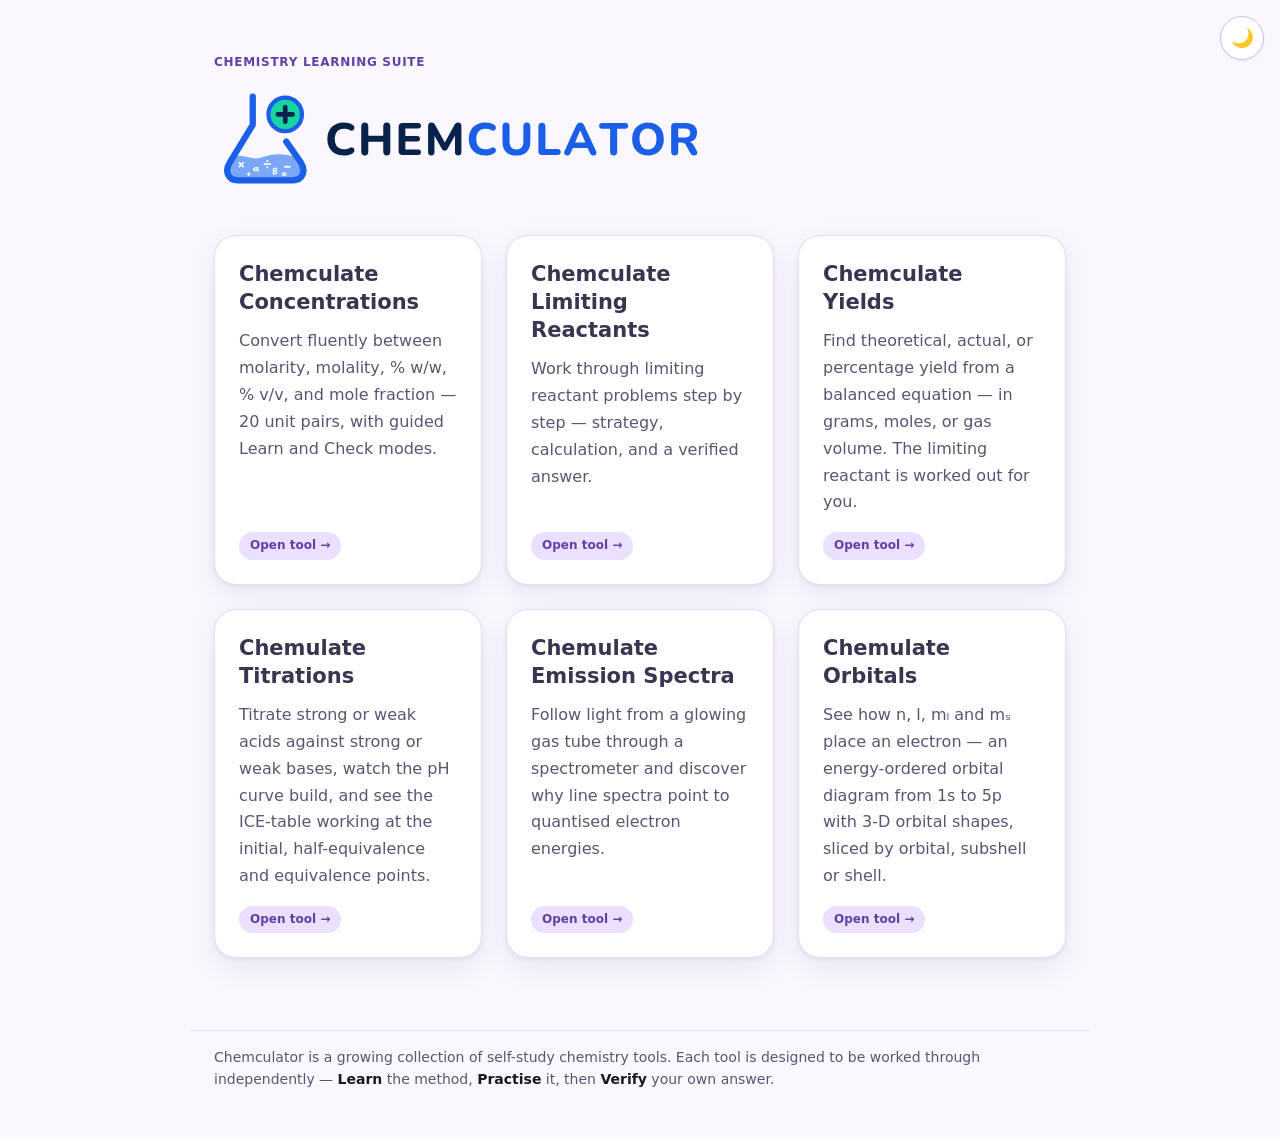
==== commit 96bdc4f3: "Add Chemculator logo, favicons and header mark Replace the hub logos with the new horizontal lockups" ====
--- a/index.html
+++ b/index.html
@@ -4,6 +4,9 @@
 <meta charset="UTF-8">
 <meta name="viewport" content="width=device-width, initial-scale=1.0">
 <title>Chemculator — Chemistry Learning Suite</title>
+<link rel="icon" href="brand/favicon.ico" sizes="48x48">
+<link rel="icon" href="brand/favicon.svg" type="image/svg+xml">
+<link rel="apple-touch-icon" href="brand/apple-touch-icon.png">
 <meta name="description" content="Chemculator: a growing suite of interactive chemistry tools. Chemculate concentrations, limiting reactants, and more.">
 
 <!-- Flash-free theme init (identical across the suite): runs before first paint. -->
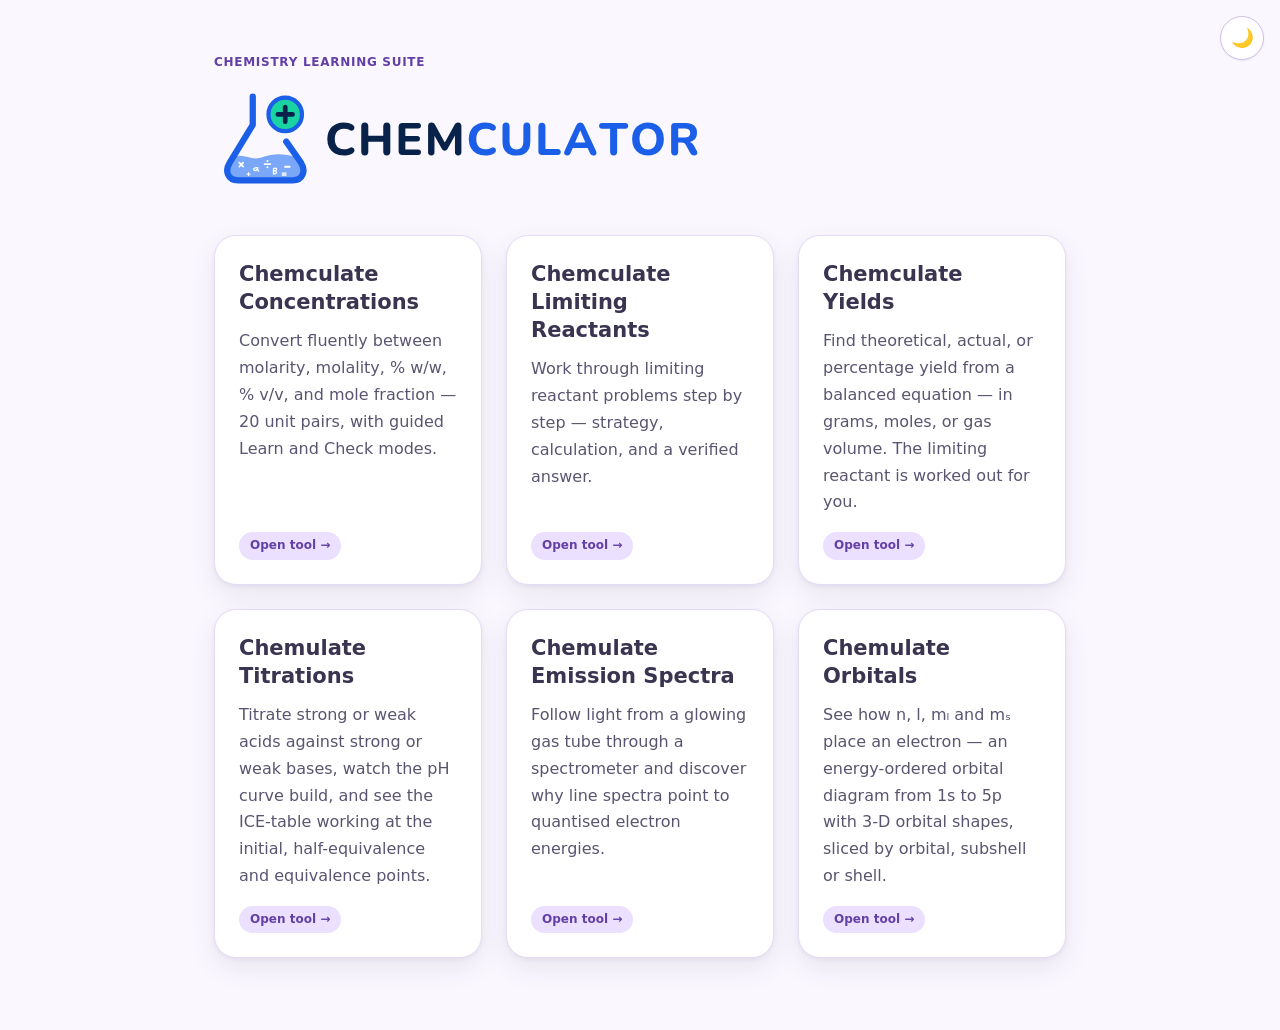
==== commit 8b5e915e: "Remove the footer note from the landing page Co-Authored-By: Claude Sonnet 5.5 <noreply@anthropic.co" ====
--- a/index.html
+++ b/index.html
@@ -35,12 +35,6 @@
   </div>
 </main>
 
-<footer class="site-footer">
-  Chemculator is a growing collection of self-study chemistry tools. Each tool
-  is designed to be worked through independently — <b>Learn</b> the method,
-  <b>Practise</b> it, then <b>Verify</b> your own answer.
-</footer>
-
 <script src="app.js"></script>
 </body>
 </html>
--- a/design-system.css
+++ b/design-system.css
@@ -11,6 +11,8 @@
    ============================================================= */
 
 :root {
+  color-scheme: light;
+
   /* ---------- lavender ramp (50–400 are the source swatches) ---------- */
   --lav-50:  #ebe0ff;  /* Lavender Veil     */
   --lav-100: #dac7ff;  /* Periwinkle        */
@@ -71,6 +73,10 @@
 
   --focus-ring: 0 0 0 3px rgba(122, 82, 196, .38);
 
+  /* ---------- text roles that take a different step in dark mode ---------- */
+  --link:  var(--primary-soft-ink);     /* links, eyebrows, ghost-button text */
+  --title: var(--lav-700);              /* the page <h1> */
+
   /* ---------- elevation: lavender-tinted, never neutral grey ---------- */
   --shadow-1: 0 1px 2px rgba(46, 27, 82, .07);
   --shadow-2: 0 2px 4px rgba(46, 27, 82, .06), 0 10px 28px rgba(46, 27, 82, .08);
@@ -85,6 +91,9 @@
   /* ---------- 4px spacing scale ---------- */
   --sp-1: 4px;  --sp-2: 8px;  --sp-3: 12px; --sp-4: 16px;
   --sp-5: 24px; --sp-6: 32px; --sp-7: 48px; --sp-8: 64px;
+
+  /* ---------- controls: one height for every button, field and toggle ---------- */
+  --control-h: 44px;
 
   /* =============================================================
      TYPE — professional, plainly readable, zero network dependency.
@@ -167,10 +176,13 @@
   --tr-body:    0em;
   --tr-label:   0.06em;   /* uppercase labels still need a little air */
 
-  --ease: cubic-bezier(0.16, 1, 0.3, 1);
-  --dur-fast: 120ms;
-  --dur: 220ms;
-  --dur-slow: 420ms;
+  /* ---------- motion: read by CSS and by motion.js alike ---------- */
+  --ease: cubic-bezier(0.16, 1, 0.3, 1);       /* UI arriving or leaving */
+  --ease-move: cubic-bezier(0.4, 0, 0.2, 1);   /* an object travelling inside a simulation */
+  --dur-fast: 120ms;    /* hover, press */
+  --dur: 220ms;         /* state changes, and anything leaving */
+  --dur-slow: 420ms;    /* anything entering the page */
+  --stagger: 90ms;      /* gap between items that arrive one after another */
 }
 
 /* =============================================================
@@ -178,6 +190,10 @@
    the 900 step becomes the room. Same token names throughout.
    ============================================================= */
 [data-theme="dark"] {
+  color-scheme: dark;
+  --link:  var(--primary);
+  --title: var(--ink);
+
   --ink:   #ebe0ff;   /* ✓ 14.8 on --bg */
   --ink-2: #dac7ff;
   --muted: #a79fc0;   /* ✓ 7.4 */
@@ -222,6 +238,7 @@
 @media (prefers-color-scheme: dark) {
   :root:not([data-theme="light"]) {
     color-scheme: dark;
+    --link: var(--primary); --title: var(--ink);
     --ink: #ebe0ff; --ink-2: #dac7ff; --muted: #a79fc0; --faint: #7c7496;
     --line: #2a2140; --line-strong: #3d3157;
     --bg: #151021; --bg-tint: #1d1630; --card: #1d1630; --card-2: #2a2140;
@@ -248,7 +265,7 @@
    These apply the tokens above so headings, running text, and
    quantities look right by default, not only inside .ds-* wrappers. */
 h1, h2, h3, h4 { margin: 0; text-wrap: balance; color: var(--ink-2); }
-h1 { font: var(--t-display); letter-spacing: var(--tr-display); }
+h1 { font: var(--t-display); letter-spacing: var(--tr-display); color: var(--title); }
 h2 { font: var(--t-h1); letter-spacing: var(--tr-heading); }
 h3 { font: var(--t-h2); letter-spacing: var(--tr-heading); }
 h4 { font: var(--t-h3); }
@@ -313,9 +330,8 @@
 
 .ds-label {
   font: var(--t-label);
-  font-weight: 700;
   text-transform: uppercase;
-  letter-spacing: .08em;
+  letter-spacing: var(--tr-label);
   color: var(--muted);
 }
 
@@ -361,6 +377,222 @@
 .ds-note--danger { border-left-color: var(--danger); background: var(--danger-soft); }
 .ds-note--warn   { border-left-color: var(--warn);   background: var(--warn-soft); }
 
+/* =============================================================
+   suite shell — the parts every Chemculator app shares.
+
+   These use the class names the apps already carry in their markup
+   (.theme-toggle, .btn, .seg, .choice-card ...), so an app gets them
+   by linking this file and NOT redefining them. An app's own
+   styles.css should hold only what is specific to that app: its
+   layout, its data colours, its simulation.
+
+   This file is copied into each repo. Edit the canonical copy and
+   run design-system/sync.js — never edit a copy.
+   ============================================================= */
+
+/* ---------- base ---------- */
+* { box-sizing: border-box; }
+[hidden] { display: none !important; }
+
+body {
+  margin: 0;
+  font: var(--t-body);
+  color: var(--ink);
+  background: var(--bg);
+  -webkit-font-smoothing: antialiased;
+  transition: background-color var(--dur) var(--ease), color var(--dur) var(--ease);
+}
+
+/* focus: the ring token plus a solid outline, so it holds 3:1 on any surface */
+:focus-visible { outline: 2px solid var(--primary); outline-offset: 2px; box-shadow: var(--focus-ring); }
+
+.sr-only {
+  position: absolute; width: 1px; height: 1px; margin: -1px; padding: 0;
+  overflow: hidden; clip: rect(0 0 0 0); white-space: nowrap; border: 0;
+}
+
+/* ---------- theme toggle: fixed, top-right, in every app ---------- */
+.theme-toggle {
+  position: fixed; top: var(--sp-4); right: var(--sp-4); z-index: 50;
+  width: var(--control-h); height: var(--control-h); padding: 0;
+  display: flex; align-items: center; justify-content: center;
+  border: 1px solid var(--line-strong); border-radius: var(--r-pill);
+  background: var(--card); color: var(--ink);
+  font-size: 1.15rem; line-height: 1; cursor: pointer;
+  box-shadow: var(--shadow-1);
+  transition: background-color var(--dur) var(--ease), border-color var(--dur) var(--ease),
+              transform var(--dur) var(--ease), box-shadow var(--dur) var(--ease);
+}
+.theme-toggle:hover { background: var(--primary-soft); border-color: var(--primary); transform: translateY(-1px); }
+.theme-toggle:active { transform: none; transition-duration: var(--dur-fast); }
+.theme-toggle:focus-visible { box-shadow: var(--shadow-1), var(--focus-ring); }
+
+/* ---------- header: home link, brand mark, eyebrow, title ---------- */
+.top-links { display: flex; flex-wrap: wrap; gap: var(--sp-1) var(--sp-5); margin-bottom: var(--sp-4); }
+@media (max-width: 1040px) { .top-links { padding-right: 60px; } }   /* keep the fixed theme toggle clear */
+
+.home-link, .back-link {
+  display: inline-block; color: var(--link); text-decoration: none;
+  font: var(--t-body-strong); border-radius: var(--r-sm);
+}
+.home-link:hover, .back-link:hover { text-decoration: underline; text-underline-offset: 3px; }
+/* .back-link is usually a <button> that steps back inside the app */
+.back-link { background: none; border: 0; cursor: pointer; padding: var(--sp-2) 0; margin: var(--sp-1) 0 var(--sp-4); }
+
+.brand-mark { display: block; width: fit-content; margin: 0 0 var(--sp-2); line-height: 0; }
+.brand-mark img { height: 48px; width: auto; }
+.brand-mark__img--light { display: block; }
+.brand-mark__img--dark { display: none; }
+:root[data-theme="dark"] .brand-mark__img--light { display: none; }
+:root[data-theme="dark"] .brand-mark__img--dark { display: block; }
+@media (prefers-color-scheme: dark) {
+  :root:not([data-theme="light"]) .brand-mark__img--light { display: none; }
+  :root:not([data-theme="light"]) .brand-mark__img--dark { display: block; }
+}
+
+.eyebrow {
+  display: inline-block; margin: 0; max-width: none;
+  font: var(--t-label); text-transform: uppercase; letter-spacing: var(--tr-label);
+  color: var(--link);
+}
+
+/* ---------- panels ---------- */
+.card, .prompt-card {
+  background: var(--card);
+  border: 1px solid var(--line);
+  border-radius: var(--r-lg);
+  padding: var(--sp-5);
+  box-shadow: var(--shadow-2);
+}
+
+/* ---------- buttons: ghost by default, one primary per view ---------- */
+.btn {
+  display: inline-flex; align-items: center; justify-content: center; gap: var(--sp-2);
+  min-height: var(--control-h); padding: 10px 20px;
+  font: var(--t-body-strong); line-height: 1.3;
+  border: 1px solid var(--line-strong); border-radius: var(--r-pill);
+  background: transparent; color: var(--link);
+  cursor: pointer;
+  transition: background-color var(--dur) var(--ease), color var(--dur) var(--ease),
+              border-color var(--dur) var(--ease), transform var(--dur) var(--ease),
+              box-shadow var(--dur) var(--ease);
+}
+.btn:hover { background: var(--bg-tint); }
+.btn:active { transform: translateY(1px); transition-duration: var(--dur-fast); }
+
+.btn--primary { background: var(--primary); border-color: transparent; color: var(--primary-ink); }
+.btn--primary:hover { background: var(--primary-hover); }
+.btn--accent { background: var(--accent); border-color: transparent; color: var(--accent-ink); }
+.btn--accent:hover { background: var(--accent-hover); }
+.btn--soft { background: var(--primary-soft); border-color: transparent; color: var(--primary-soft-ink); }
+.btn--soft:hover { background: var(--card-2); border-color: var(--primary); }
+
+.btn:disabled, .btn[aria-disabled="true"] { opacity: .5; cursor: not-allowed; transform: none; }
+
+/* ---------- fields ---------- */
+.select, .num-input, .text-input {
+  min-height: var(--control-h); padding: 10px 14px; max-width: 100%;
+  font: var(--t-body); color: var(--ink);
+  background: var(--card);
+  border: 1px solid var(--line-strong); border-radius: var(--r-md);
+  transition: border-color var(--dur) var(--ease), box-shadow var(--dur) var(--ease);
+}
+.select { cursor: pointer; }
+.num-input { font-family: var(--font-mono); font-variant-numeric: tabular-nums; }
+.select:hover, .num-input:hover, .text-input:hover { border-color: var(--primary); }
+.select:focus, .num-input:focus, .text-input:focus {
+  outline: none; border-color: var(--primary); box-shadow: var(--focus-ring);
+}
+.num-input::placeholder, .text-input::placeholder { color: var(--faint); }
+.select option, .select optgroup { background: var(--card); color: var(--ink); }
+.select:disabled, .num-input:disabled, .text-input:disabled { opacity: .5; cursor: not-allowed; }
+
+.form-error {
+  margin: var(--sp-3) 0 0; padding: var(--sp-3) var(--sp-4); max-width: none;
+  font: var(--t-body); color: var(--danger);
+  background: var(--danger-soft);
+  border-left: 3px solid var(--danger); border-radius: 0 var(--r-md) var(--r-md) 0;
+}
+
+/* ---------- segmented control ----------
+   A recessed tray; the chosen segment is raised in soft lavender with a
+   1px --primary ring, so state is never carried by colour alone.
+   Children are either <button>s (mark the chosen one .active or
+   aria-pressed="true") or <label>s wrapping a radio input.
+   .seg--strong fills the chosen segment — use it for the ONE control
+   that drives the view. .seg--wide stretches to the container. */
+.seg {
+  display: inline-flex; flex-wrap: wrap; gap: 3px; padding: 3px;
+  border: 1px solid var(--line-strong);
+  border-radius: calc(var(--control-h) / 2);
+  background: var(--bg-tint);
+}
+.seg > button, .seg > label {
+  position: relative; flex: 0 1 auto;
+  display: inline-flex; align-items: center; justify-content: center;
+  min-height: calc(var(--control-h) - 8px); padding: 6px var(--sp-4);
+  border: 0; border-radius: var(--r-pill);
+  background: transparent; color: var(--muted);
+  font: var(--t-body-strong); line-height: 1.3; text-align: center;
+  cursor: pointer;
+  transition: background-color var(--dur) var(--ease), color var(--dur) var(--ease),
+              box-shadow var(--dur) var(--ease);
+}
+.seg > button:hover, .seg > label:hover { color: var(--ink); }
+.seg > button.active, .seg > button[aria-pressed="true"], .seg > label:has(input:checked) {
+  background: var(--primary-soft); color: var(--primary-soft-ink);
+  box-shadow: inset 0 0 0 1px var(--primary);
+}
+.seg--strong > button.active, .seg--strong > button[aria-pressed="true"], .seg--strong > label:has(input:checked) {
+  background: var(--primary); color: var(--primary-ink); box-shadow: none;
+}
+/* the native radio stays focusable and accessible, but is visually hidden */
+.seg > label > input { position: absolute; inset: 0; width: 100%; height: 100%; margin: 0; opacity: 0; cursor: pointer; }
+.seg > label > input:focus-visible { outline: none; box-shadow: none; }
+.seg > label:focus-within { outline: 2px solid var(--primary); outline-offset: 2px; }
+.seg--wide { display: flex; width: 100%; }
+.seg--wide > button, .seg--wide > label { flex: 1 1 auto; }
+
+/* ---------- choice cards: soft surfaces, role shown by the leading edge ---------- */
+.choice-card {
+  --edge: var(--primary);
+  --wash: var(--primary-soft);
+  --wash-ink: var(--primary-soft-ink);
+  position: relative; z-index: 0;
+  display: flex; flex-direction: column; gap: var(--sp-2);
+  appearance: none; text-align: left; cursor: pointer;
+  padding: var(--sp-5);
+  border: 1px solid var(--line-strong);
+  border-left: 4px solid var(--edge);
+  border-radius: var(--r-lg);
+  background: var(--wash); color: var(--ink);
+  font: inherit;
+  box-shadow: var(--shadow-2);
+  -webkit-tap-highlight-color: transparent;
+  transition: transform var(--dur) var(--ease), box-shadow var(--dur) var(--ease),
+              background-color var(--dur) var(--ease), border-color var(--dur) var(--ease);
+}
+.choice-card--lav   { --edge: var(--primary); --wash: var(--primary-soft); --wash-ink: var(--primary-soft-ink); }
+.choice-card--grn   { --edge: var(--accent);  --wash: var(--accent-soft);  --wash-ink: var(--accent-soft-ink); }
+.choice-card--plain { --edge: var(--line-strong); --wash: var(--card); --wash-ink: var(--primary-soft-ink); }
+.choice-card:focus-visible { box-shadow: var(--shadow-2), var(--focus-ring); z-index: 5; }
+@media (hover: hover) {
+  .choice-card:hover { z-index: 5; transform: translateY(-3px); box-shadow: var(--shadow-3); }
+}
+.choice-card:active { transform: translateY(0); transition-duration: var(--dur-fast); }
+.choice-card.active { z-index: 2; box-shadow: var(--shadow-2), 0 0 0 2px var(--primary); }
+.choice-verb { font: var(--t-h2); letter-spacing: var(--tr-heading); color: var(--wash-ink); }
+.choice-desc { font: var(--t-body); color: var(--ink); }
+
+/* ---------- entrances ----------
+   Content that appears from CSS alone fades up with this. Step changes,
+   staggered entrances and anything else driven from JS go through
+   motion.js, which reads the same tokens. */
+@keyframes fade { from { opacity: 0; transform: translateY(10px); } to { opacity: 1; transform: none; } }
+
 @media (prefers-reduced-motion: reduce) {
-  * { animation-duration: .01ms !important; transition-duration: .01ms !important; }
-}
+  *, *::before, *::after {
+    animation-duration: .01ms !important; transition-duration: .01ms !important;
+    scroll-behavior: auto !important;
+  }
+}
--- a/styles.css
+++ b/styles.css
@@ -68,17 +68,7 @@
   :root:not([data-theme="light"]) .site-logo--dark { display: block; }
 }
 
-main { max-width: 900px; margin: 0 auto; padding: var(--sp-5) var(--sp-5) 0; }
-
-.site-footer {
-  max-width: 900px;
-  margin: var(--sp-7) auto;
-  padding: var(--sp-4) var(--sp-5) 0;
-  color: var(--muted);
-  font: var(--t-small);
-  border-top: 1px solid var(--line);
-}
-.site-footer b { color: var(--ink); font-weight: var(--w-semi); }
+main { max-width: 900px; margin: 0 auto; padding: var(--sp-5) var(--sp-5) var(--sp-7); }
 
 /* ---------------- app cards ---------------- */
 .card-grid {
@@ -130,8 +120,7 @@
 @media (max-width: 600px) {
   .site-header { padding: var(--sp-6) var(--sp-4) var(--sp-2); padding-right: 72px; }
   .site-logo { height: 88px; }
-  main { padding: var(--sp-4) var(--sp-4) 0; }
-  .site-footer { padding: var(--sp-4) var(--sp-4) 0; }
+  main { padding: var(--sp-4) var(--sp-4) var(--sp-6); }
 }
 
 @media (prefers-reduced-motion: reduce) {
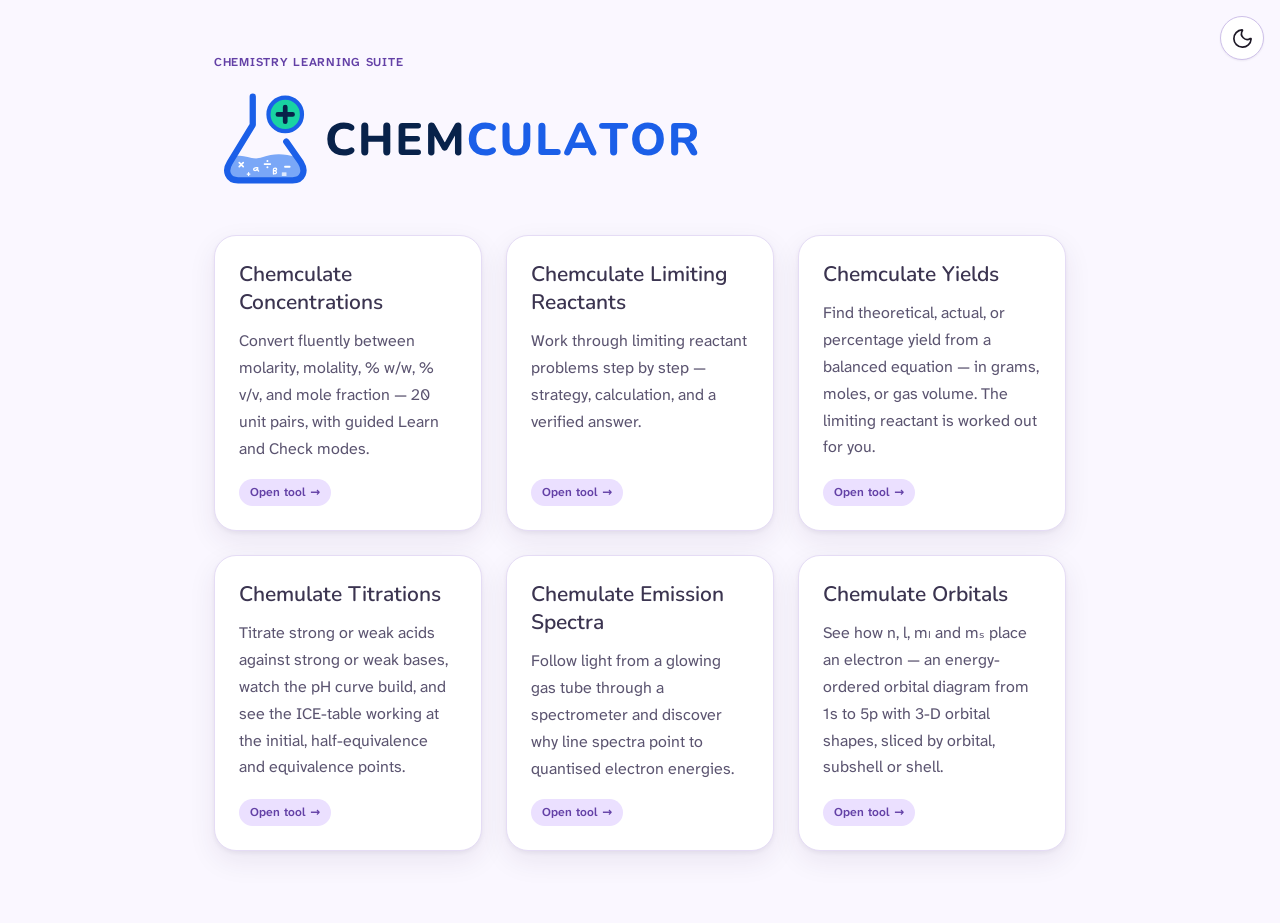
==== commit 7e0cd164: "Self-host fonts, add the Lucide icon set, one equation reveal Type is now Nunito, Atkinson Hyperlegi" ====
--- a/index.html
+++ b/index.html
@@ -19,7 +19,7 @@
 </head>
 <body>
 
-<button id="theme-toggle" class="theme-toggle" aria-label="Switch to dark mode" type="button">🌙</button>
+<button id="theme-toggle" class="theme-toggle" aria-label="Switch to dark mode" type="button" data-icon="moon"></button>
 
 <header class="site-header">
   <span class="eyebrow">Chemistry Learning Suite</span>
@@ -35,6 +35,8 @@
   </div>
 </main>
 
+<script src="icons.js"></script>
+<script src="motion.js"></script>
 <script src="app.js"></script>
 </body>
 </html>
--- a/design-system.css
+++ b/design-system.css
@@ -9,6 +9,25 @@
    and FILLS. Text and action colours are the derived 600–900 steps
    below. Every pairing marked ✓ was checked against WCAG 2.1 AA.
    ============================================================= */
+
+/* The three faces, self-hosted (SIL Open Font License 1.1; licences in fonts/).
+   Latin subset: characters outside it (subscript digits, most arrows) fall
+   through to the system fonts further down each stack. */
+@font-face {
+  font-family: "Nunito";
+  src: url("fonts/nunito-latin-wght-normal.woff2") format("woff2");
+  font-weight: 200 1000; font-style: normal; font-display: swap;
+}
+@font-face {
+  font-family: "Atkinson Hyperlegible Next";
+  src: url("fonts/atkinson-hyperlegible-next-latin-wght-normal.woff2") format("woff2");
+  font-weight: 200 800; font-style: normal; font-display: swap;
+}
+@font-face {
+  font-family: "Atkinson Hyperlegible Mono";
+  src: url("fonts/atkinson-hyperlegible-mono-latin-wght-normal.woff2") format("woff2");
+  font-weight: 200 800; font-style: normal; font-display: swap;
+}
 
 :root {
   color-scheme: light;
@@ -98,34 +117,29 @@
   /* =============================================================
      TYPE — professional, plainly readable, zero network dependency.
 
-     Three voices, no webfonts: the app must render identically on a
-     school machine with no connection. Softness comes from the letterform
-     itself, not a filter on top of it — so the stacks lead with genuinely
-     rounded, humanist-terminal system faces (Candara, Calibri, and on
-     Apple platforms the `ui-rounded` generic, which resolves to SF Pro
-     Rounded) before falling back to Segoe UI / the platform UI face,
-     where the same softening comes instead from lighter tracking, a
-     touch more line-height, and weights that never lean on 700 for
-     ordinary hierarchy.
-
-     Georgia was dropped: it is readable but reads bookish, and its
-     small numerals fight the calculation lines this app is built on.
+     Three voices, each a variable font that ships in fonts/ beside this
+     file, so the app looks the same on a Chromebook, a phone and a
+     Windows laptop, and still renders with no connection. The old
+     system stacks stay behind them as the fallback while a font loads.
+
+     Softness comes from the letterform itself: Nunito's rounded
+     terminals for headings (it is also the face of the wordmark), and
+     Atkinson Hyperlegible for everything read closely, because it keeps
+     I, l and 1, and O and 0, apart: exactly the characters a chemical
+     formula cannot afford to blur.
      ============================================================= */
 
-  /* headings and any type ≥ 20px — Candara's flared, calligraphic
-     strokes read considerably softer than Segoe UI's cut corners */
-  --font-display: Candara, "ui-rounded", "Segoe UI Variable Display",
+  /* headings and any type ≥ 20px */
+  --font-display: "Nunito", Candara, "ui-rounded", "Segoe UI Variable Display",
                   Calibri, "Segoe UI", -apple-system, system-ui, Roboto,
                   "Helvetica Neue", Arial, sans-serif;
-  /* body, labels, controls — everything below 20px. Calibri's rounded
-     terminals and open apertures keep small text friendly, not clinical */
-  --font-body: Calibri, "ui-rounded", "Segoe UI Variable Text",
+  /* body, labels, controls — everything below 20px */
+  --font-body: "Atkinson Hyperlegible Next", Calibri, "ui-rounded", "Segoe UI Variable Text",
                "Segoe UI", -apple-system, system-ui, Roboto,
                "Helvetica Neue", Arial, sans-serif;
   /* the second voice, and it earns its keep: quantities, units,
-     equations, anything that must align in a column. Consolas over
-     Cascadia here too — its curves are noticeably rounder */
-  --font-mono: Consolas, "Cascadia Mono", "SFMono-Regular", ui-monospace,
+     equations, anything that must align in a column */
+  --font-mono: "Atkinson Hyperlegible Mono", Consolas, "Cascadia Mono", "SFMono-Regular", ui-monospace,
                Menlo, "JetBrains Mono", monospace;
 
   /* weights — one step apart, capped at 600: nothing needs 700 to read
@@ -411,6 +425,13 @@
   overflow: hidden; clip: rect(0 0 0 0); white-space: nowrap; border: 0;
 }
 
+/* ---------- icons (icons.js): take the text colour, scale with the type ---------- */
+.icon {
+  width: 1.25em; height: 1.25em; flex: none; vertical-align: -0.22em;
+  fill: none; stroke: currentColor; stroke-width: 1.75; stroke-linecap: round; stroke-linejoin: round;
+}
+[data-icon] { display: inline-flex; }
+
 /* ---------- theme toggle: fixed, top-right, in every app ---------- */
 .theme-toggle {
   position: fixed; top: var(--sp-4); right: var(--sp-4); z-index: 50;
--- a/styles.css
+++ b/styles.css
@@ -4,60 +4,9 @@
    design-system.css (linked first). No colour values live here.
    ============================================================= */
 
-* { box-sizing: border-box; }
-
-html { color-scheme: light; }
-:root[data-theme="dark"] { color-scheme: dark; }
-@media (prefers-color-scheme: dark) {
-  :root:not([data-theme="light"]) { color-scheme: dark; }
-}
-
-body {
-  margin: 0;
-  font: var(--t-body);
-  color: var(--ink);
-  background: var(--bg);
-  -webkit-font-smoothing: antialiased;
-  transition: background var(--dur) var(--ease), color var(--dur) var(--ease);
-}
-
-:focus-visible { outline: none; box-shadow: var(--focus-ring); }
-
-/* ---------------- theme toggle ---------------- */
-.theme-toggle {
-  position: fixed;
-  top: var(--sp-4);
-  right: var(--sp-4);
-  z-index: 50;
-  width: 44px;
-  height: 44px;
-  display: flex;
-  align-items: center;
-  justify-content: center;
-  border-radius: var(--r-pill);
-  border: 1px solid var(--line-strong);
-  background: var(--card);
-  color: var(--ink);
-  font-size: 1.15rem;
-  line-height: 1;
-  cursor: pointer;
-  box-shadow: var(--shadow-1);
-  transition: background var(--dur) var(--ease), transform var(--dur) var(--ease),
-              box-shadow var(--dur) var(--ease), border-color var(--dur) var(--ease);
-}
-.theme-toggle:hover { background: var(--primary-soft); border-color: var(--primary); transform: translateY(-1px); }
-.theme-toggle:focus-visible { box-shadow: var(--focus-ring); }
 
 /* ---------------- header / footer ---------------- */
 .site-header { max-width: 900px; margin: 0 auto; padding: var(--sp-7) var(--sp-5) var(--sp-2); }
-.eyebrow {
-  display: inline-block;
-  font: var(--t-label);
-  text-transform: uppercase;
-  letter-spacing: var(--tr-label);
-  color: var(--primary-soft-ink);
-  margin: 0;
-}
 .site-title { margin: var(--sp-2) 0 0; display: flex; align-items: center; }
 .site-logo { display: block; height: 112px; max-width: 100%; width: auto; }
 .site-logo--dark { display: none; }
